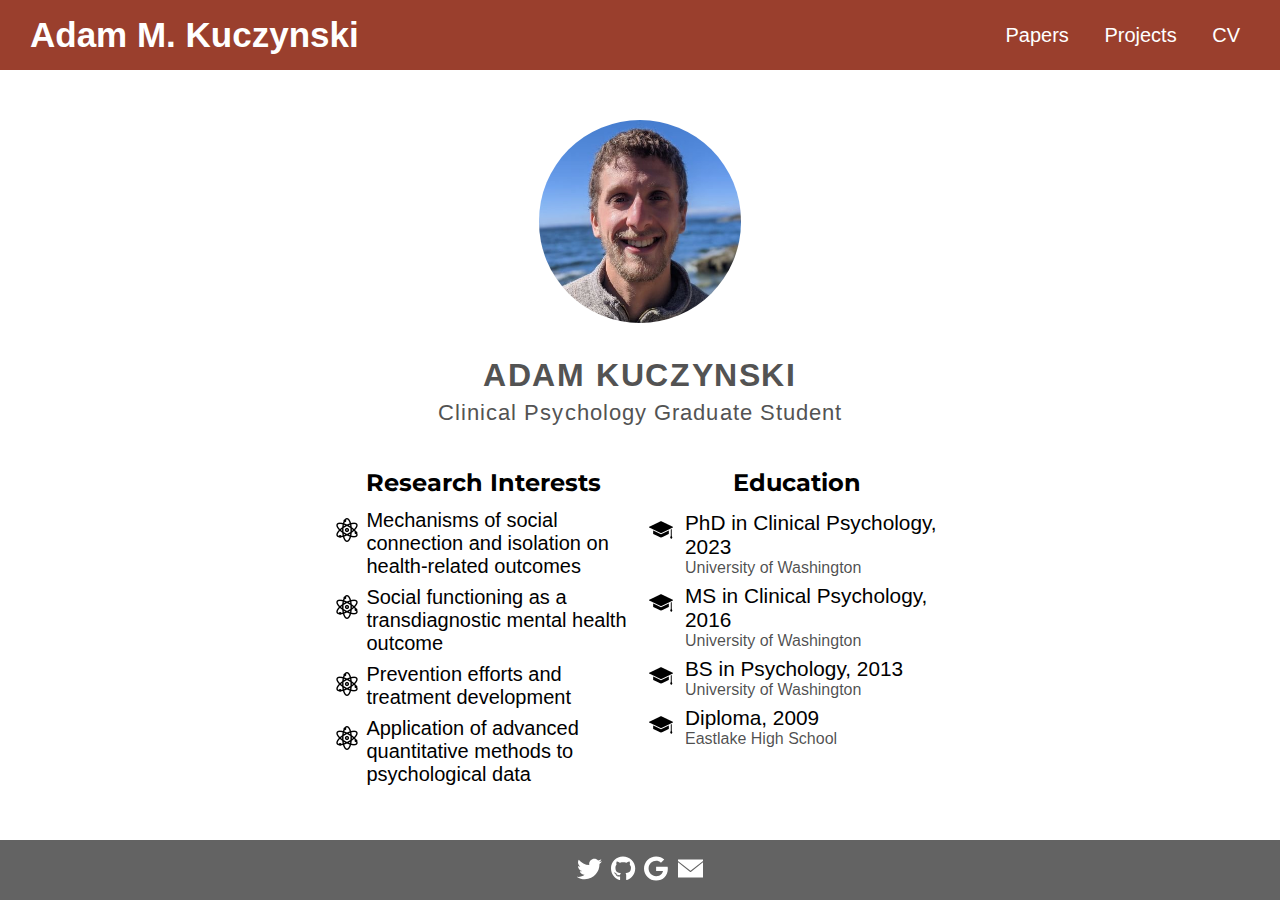
==== index.html @ 6721525d "Add JSCP and JSPR papers" ====
<!DOCTYPE html>
<html lang="en" dir="ltr">
  <head>
    <meta charset="utf-8">
    <meta name="viewport" content="width=device-width, initial-scale=1.0">
    <link rel="stylesheet" href="./css/master.css">
    <link rel="stylesheet" href="./css/mobile.css">
    <link rel="stylesheet" href="./css/tablet.css">
    <link rel="stylesheet" href="https://cdnjs.cloudflare.com/ajax/libs/font-awesome/4.7.0/css/font-awesome.min.css">
    <!-- Global site tag (gtag.js) - Google Analytics -->
    <script async src="https://www.googletagmanager.com/gtag/js?id=UA-161704777-1"></script>
    <script src="./js/analytics.js"></script>
    <title>Adam M. Kuczynski, M.S.</title>
  </head>
  <body>
    <div class="main-container">

      <header>

        <!-- Mobile menu button -->
        <!-- Only displayed when screen width < 1024px -->
        <div id="mobile-menu" onclick="expandMenu(this)">
          <div class="bar1"></div>
          <div class="bar2"></div>
          <div class="bar3"></div>
        </div>

        <!-- Navigation Bar -->
        <ul>
          <li id="home" class="tablinks" onclick="openTab(event, 'Home')">
            <span>
              <!-- Content determined within CSS -->
              <!-- Either Adam M. Kuczynski or AMK -->
            </span>
          </li>

          <div class="navbar">
            <li id="mobile-home" class="tablinks" onclick="openTab(event, 'Home')"><span>Home</span></li>
            <li class="tablinks" onclick="openTab(event, 'Research')"><span>Papers<span></li>
            <li class="tablinks" onclick="openTab(event, 'Projects')"><span>Projects<span></li>
            <li class="tablinks" onclick="openTab(event, 'CV')"><span>CV</span></li>
          </div>

        </ul>

      </header>

      <div class="middle-page">

        <div id="Home" class="tabcontent">

          <div class="image-container">
            <img id="profile-pic" src="./images/AMK Headshot.jpg" alt="Adam's Profile Picture">
          </div>

          <p id="full-name">
            <!-- Content determined within CSS -->
          </p>
          <p id="subheader">
            Clinical Psychology Graduate Student
          </p>

          <div class="subsubheader">

            <div id="interests">

              <h2>Research Interests</h2>

              <ul>
                <li>
                  <span>Mechanisms of social connection and isolation on health-related outcomes</span>
                </li>
                <li>
                  <span>Social functioning as a transdiagnostic mental health outcome</span>
                </li>
                <li>
                  <span>Prevention efforts and treatment development</span>
                </li>
                <li>
                  <span>Application of advanced quantitative methods to psychological data</span>
                </li>
              </ul>

            </div>
          </div>

          <div class="subsubheader">
            <div id="education">

              <h2>Education</h2>
              <ul>
                <li>
                  <span class="degree">PhD in Clinical Psychology, 2023</span>
                  <span class="school">University of Washington</span>
                </li>
                <li>
                  <span class="degree">MS in Clinical Psychology, 2016</span>
                  <span class="school">University of Washington</span>
                </li>
                <li>
                  <span class="degree">BS in Psychology, 2013</span>
                  <span class="school">University of Washington</span>
                </li>
                <li>
                  <span class="degree">Diploma, 2009</span>
                  <span class="school">Eastlake High School</span>
                </li>
              </ul>

            </div>
          </div>


        </div>

        <div id="Projects" class="tabcontent">

          <!-- Project Ping -->
          <div id="project-ping">
            
            <table>
              <tr>
                <td><img src="./images/Project Ping logo.svg" alt="Project Ping Study Logo"></td>
                <td><h2>Project Ping</h2></td>
              </tr>
            </table>

            <p>
              Project Ping is research study at the University of Washington Department of Psychology.
              We are interested in learning more about how our mood and thoughts change throughout the course
              of a day. We are also interested in understanding how our interactions with others impact
              our mood and thoughts. Participants will take 5 brief surveys on their smartphone everyday for
              14 days, where they will answer questions about their mood and interactions with others.
            </p>

            <p>
              More information can be found <a href="http://adamkucz.github.io/project-ping" target="_blank" rel="noopener noreferrer">here</a>
            </p>



          </div>
          

          <!-- UW COVID-19 Response Study -->

          <div id="covid-19-response">

            <table>
              <tr>
                <td><img src="./images/UW COVID-19 Response Study Logo.png" alt="UW COVID-19 Response Study Logo"></td>
                <td><h2>UW COVID-19 Response Study</h2></td>
              </tr>
            </table>

            <p>
              King County, WA was the first the epicenter of the COVID-19 outbreak in the United States,
              and the disease appears to be spreading rapidly across the region and beyond. The purpose of this
              research is to understand how an outbreak such as this affect our mental and social well-being and
              how these in turn influence our own behavioral response. We are recruiting adults (18+) who currently
              live in King County, WA to participate in this research. Participants took a brief (3 minute)
              survey on their smart phones every evening for 2.5 months, where they will be asked about their emotional,
              behavioral, and social responses to COVID-19.
            </p>

            <p>
              Please contact us with any questions: <a href="mailto:uwcovid19@uw.edu">uwcovid19@uw.edu</a>
            </p>

          </div>

          <!-- Project Connect -->
          <div id="project-connect">

            <table>
              <tr>
                <td><img src="./images/Project Connect Logo.png" alt="Project Connect Logo"></td>
                <td><h2>Project Connect</h2></td>
              </tr>
            </table>

            <p><em>Relationships matter.</em></p>
            <p>
              A defining feature of being human is our need for social connection. Surrounding ourselves with people
              who understand us, join us, and support us is vital to our happiness and well-being. In fact, doing so
              protects us against mental and physical illness such as depression and cardiovascular problems.
            </p>
            <p>
              We are conducting research at our Center to understand processes involved in the formation of healthy,
              supportive relationships, and we <u>need your help</u>. Specifically, we will examine how feelings of connection
              with others change naturally over time and in response to either weekly counseling or weekly webinars.
            </p>
            <p>
              Participants in this research will come to our Center at the University of Washington 3 times over the
              course of 4 months as well as complete brief surveys on your phone every day.
            </p>
            <p>
              Please contact us with any questions: <strong>206-616-7450</strong> | <a href="mailto:uwcssc@uw.edu">uwcssc@uw.edu</a>
            </p>
          </div>


        </div>

        <div id="Research" class="tabcontent">

          <!-- <h2>Peer-reviewed Papers</h2> -->

          <ul>

            <li>
              <span class=title>
                <a href="https://doi.org/10.1177%2F02654075211045717" target="_blank">
                  The effect of social interaction quantity and quality on depressed mood and loneliness: A daily diary study</a>
              </span>
              <span class="journal">Journal of Social and Personal Relationships</span>
              <span class="year">2021</span>
              <span class="author">Adam Kuczynski, Max Halvorson, Lily Slater, and Jonathan Kanter</span>
              <span class="abstract">
                Concerns about the possible effects of social distancing during the COVID-19 pandemic highlighted several gaps in our knowledge 
                about the association between social interactions and mental health. The current study aimed to characterize the unique effect of 
                social interaction quantity and quality on daily depressed mood and loneliness and to identify the degree to which these processes 
                operate at the within-person and between-person levels of analysis. A community sample of 515 adults was recruited to participate in 
                75 days of daily surveys. Participants reported on daily feelings of loneliness, depressed mood, social interaction frequency, engagement 
                in vulnerable self-disclosure, and perceived responsiveness. Linear mixed models were used to identify the effect of daily social interaction 
                quantity and quality on loneliness and depressed mood and to characterize the degree to which these effects varied across individuals. Social 
                interaction quantity and perceived responsiveness were negatively associated with depressed mood and loneliness at the within-person level 
                of analysis. Perceived responsiveness was also negatively associated with depressed mood and loneliness at both the within-person and 
                between-person levels of analysis. Random slopes analysis revealed substantial heterogeneity in the within-person effects. The non-experimental 
                design of this study precludes drawing causal conclusions. Furthermore, demographic and/or geographic differences in the observed effects may limit 
                generalization. Engaging in more frequent, high-quality interactions may protect against daily depressed mood and loneliness despite one’s 
                average level of these variables. Future research is needed to establish causality and identify the degree to which these findings generalize 
                across samples and time.
              </span>
            </li>

            <li>
              <span class=title>
                <a href="https://doi.org/10.1521/jscp.2021.40.5.447" target="_blank">
                  A Brief, Mobile Intervention to Decrease Depression and Loneliness and Improve Relationship Quality During the Covid-19 Pandemic
                </a>
              </span>
              <span class="journal">Journal of Social and Clinical Psychology</span>
              <span class="year">2021</span>
              <span class="author">Jonathan Kanter, Michael Nash, Adam Kuczynski, and Daniel Rosen</span>
              <span class="abstract">
                Effective, scalable interventions to address depression and loneliness and improve the quality of social 
                relationships are needed for public health in pandemic and non-pandemic contexts. Towards this end, a randomized, controlled trial tested 
                a mobile-based intervention, derived from social psychological and relationship science, for improving relational well-being and decreasing 
                depression and loneliness. Participants were randomly assigned to either intervention (n = 719) or assessment only (n = 701) conditions and 
                completed daily diary surveys for 28 days in the midst of the first wave of the Covid-19 pandemic. In the middle 14 days of the study, 
                intervention participants received daily text-message suggestions for improving relational and mental well-being. Results indicated that 
                the intervention decreased depression and loneliness and improved relationships during the intervention 
                period but these changes were not sustained when the intervention ceased. Discussion: Results are encouraging in that evidence-based 
                suggestions can be scaled effectively but additional efforts are required to sustain improvements over time.
              </span>
            </li>

            <li>
              <span class=title>
                <a href="https://doi.org/10.1016/j.jcbs.2020.09.001" target="_blank">
                  An integrative contextual behavioral model of intimate relations
                </a>
              </span>
              <span class="journal">Journal of Contextual Behavioral Science</span>
              <span class="year">2020</span>
              <span class="author">Jonathan Kanter, Adam Kuczynski, Katherine Manbeck, Mariah Corey, and Elliot Wallace</span>
              <span class="abstract">
                Intimate relationships matter to health and happiness. However, the vast scope of relationship research and the abundance of precise 
                micro-theories has presented obstacles to the development of integrative theories with contextual-behavioral foundations that are 
                oriented towards application of findings in domains of public health significance. Derived from the well-validated Interpersonal 
                Process Model, which described intimacy as a dyadic exchange in which Person A engages in a vulnerable self-disclosure, Person 
                B enacts a response, and Person A perceives the response as responsive, we present an integrative, analytic-abstractive, 
                contextual-behavioral model of intimate relations. The model describes the intimacy process as a set of functional relations 
                describing behaviors and responses of Persons A and B in context, languaged as middle-level terms to facilitate cross-disciplinary 
                applications. Three primary relations of the model are non-verbal emotional expression (Person A) and safety (Person B), verbal 
                self-disclosure (Person A) and validation (Person B), and asking (Person A) and giving (Person B). The model also emphasizes 
                the importance of self- and other-awareness, expressions of closeness, and reciprocity as additional terms. Future research 
                directions and potential applications are discussed.
              </span>
            </li>

            <li>
              <span class=title>
                <a href="https://doi.org/10.1007/s12552-020-09298-w" target="_blank">
                  The measurement and structure of microaggressive communications by White people against Black people
                </a>
              </span>
              <span class="journal">Race and Social Problems</span>
              <span class="year">2020</span>
              <span class="author">Jonathan Kanter, Monnica Williams, Adam Kuczynski, Mariah Corey, Ryan Parigoris, Cathea Carey, Katherine Manbeck, Elliot Wallace, and Daniel Rosen</span>
              <span class="abstract">
                Previous research on microaggressions has emphasized the frequency of and distress produced by microaggressions as reported by people of color.
                The current research supplements the existing literature by developing a self-report measure of White individuals’ microaggressive likelihood 
                against Black people, the Cultural Cognitions and Actions Scale (CCAS). Study 1 developed the CCAS through exploratory and confirmatory factor 
                analyses of responses to CCAS items from a sample of 978 non-Hispanic White undergraduate students. The final scale comprised four factors 
                (Negative Attitudes, Colorblindness, Objectifying, and Avoidance) assessing microaggressive likelihood, and CCAS total and factor scores were 
                significantly related to several other indicators of racism and bias. Study 2 involved 31 of the previous participants in a lab-based discussion 
                of race-related issues with a confederate and provided initial support for the predictive validity of the measure. Overall, this report supports a 
                growing literature that microaggressions are more than innocuous, harmless behaviors, unrelated to racism, and instead represent relevant processes 
                within the science of racism and bias. It also provides a potential means of testing the effectiveness of interventions intended to reduce the 
                commission of microaggressions.
              </span>
            </li>

            <li>
              <span class=title>
                <a href="https://doi.org/10.1186/s12909-020-02004-9" target="_blank">
                  Addressing microaggressions in racially charged patient-provider interactions: A pilot randomized trial
                </a>
              </span>
              <span class="journal">BMC Medical Education</span>
              <span class="year">2020</span>
              <span class="author">Jonathan Kanter, Daniel Rosen, Katherine Manbeck, Heather Branstetter, Adam Kuczynski, Mariah Corey, Daniel Maitland, and Monnica Williams </span>
              <span class="abstract">
                Background: Racial bias in medical care is a significant public health issue, with increased focus on microaggressions
                and the quality of patient-provider interactions. Innovations in training interventions are needed to decrease microaggressions
                and improve provider communication and rapport with patients of color during medical encounters. Methods: This paper presents a
                pilot randomized trial of an innovative clinical workshop that employed a theoretical model from social and contextual behavioral
                sciences. The intervention specifically aimed to decrease providers’ likelihood of expressing biases and negative stereotypes when
                interacting with patients of color in racially charged moments, such as when patients discuss past incidents of discrimination.
                Workshop exercises were informed by research on the importance of mindfulness and interracial contact involving reciprocal exchanges
                of vulnerability and responsiveness. Twenty-five medical student and recent graduate participants were randomized to a workshop
                intervention or no intervention. Outcomes were measured via provider self-report and observed changes in targeted provider behaviors.
                Specifically, two independent, blind teams of coders assessed provider emotional rapport and responsiveness during simulated interracial
                patient encounters with standardized Black patients who presented specific racial challenges to participants. Results: Greater improvements
                in observed emotional rapport and responsiveness (indexing fewer microaggressions), improved self-reported explicit attitudes toward minoritized
                groups, and improved self-reported working alliance and closeness with the Black standardized patients were observed and reported by intervention
                participants. Conclusions: Medical providers may be more likely to exhibit bias with patients of color in specific racially charged moments
                during medical encounters. This small-sample pilot study suggests that interventions that directly intervene to help providers improve
                responding in these moments by incorporating mindfulness and interracial contact may be beneficial in reducing racial health disparities.
              </span>
            </li>

            <li>
              <span class="title">
                <a href="https://doi.org/10.1177/0265407519898267" target="_blank">
                  Fear-of-Intimacy in the Interpersonal Process Model: An Investigation in Two Parts
                </a>
              </span>
              <span class="journal">Journal of Social and Personal Relationships</span>
              <span class="year">2020</span>
              <span class="author">Katherine  Manbeck, Jonathan Kanter, Adam Kuczynski, Daniel Maitland, and Mariah Corey</span>
              <span class="abstract">
                The interpersonal process model (IPM) suggests that closeness develops in relationships when two people reciprocally
                engage in vulnerable self-disclosure, respond to each other, and perceive each other’s responses as validating, understanding,
                and caring (responsive). Little is known about how fear-of-intimacy relates to this foundational intimacy process. We conducted
                two studies of fear-of-intimacy and the IPM. In Study 1, 146 high fear-of-intimacy participants were randomly assigned to either
                interact for 1 hr with a research assistant (RA) demonstrating high responsiveness, to interact for 1 hr with an RA displaying low
                responsiveness, or to view a nature video for 1 hr. Unlike previous experiments with undergraduates documenting that high responsiveness
                predicts closeness up to 2 weeks after the interaction, the current study with high fear-of-intimacy individuals found that high
                responsiveness predicted closeness immediately after the interaction but this was not sustained over time. In Study 2, we conducted
                structural modeling in a diverse sample of 216 survey respondents with a range of fear-of-intimacy scores. Consistent with previous
                studies, perceived responsiveness strongly predicted closeness. Fear-of-intimacy had negative direct effects on vulnerable self-disclosure
                and perceived responsiveness but a positive direct effect on closeness.
              </span>
            </li>

            <li>
              <span class="title">
                <a href="https://doi.org/10.1007/s11136-019-02298-3" target="_blank">
                  Differential Associations Between Interpersonal Variables and Quality-of-Life in a Sample of College Students
                </a>
              </span>
              <span class="journal">Quality of Life Research</span>
              <span class="year">2019</span>
              <span class="author">Adam Kuczynski, Jonathan Kanter, and Donald Robinaugh</span>
              <span class="abstract">
                Humans are fundamentally social beings, and the relationships we form with others are crucial for our well-being.
                Research across a variety of domains has established the association between a variety of interpersonal factors and
                health outcomes, including quality-of-life. However, there is a need for a more integrative, holistic analysis of these
                variables and how they relate to one another. Undergraduate students (<em>n</em> = 1456) from four universities across the United
                States completed self-report measures of their quality-of-life and a variety of interpersonal factors identified as important
                predictors across the literature. We examined zero-order correlations between these measures and quality-of-life, estimated
                a path model to look at unique variance accounted for by each, and finally used network analysis to examine the network of
                direct and indirect associations among these variables and quality-of-life. Loneliness had the strongest association with
                quality-of-life across all analyses. When examining the unique association between quality-of-life and each interpersonal
                variable, six remained statistically significant: loneliness, social support, social connectedness, emotional intelligence,
                intimacy with one&apos;s romantic partner, and empathic concern. These results were supported by the network model, which found
                direct associations between quality-of-life and these six variables as well as indirect associations with all other
                interpersonal variables in the model. Results from this research suggest that interpersonal factors in general, and
                loneliness in particular, are strongly associated with quality-of-life. Future research is needed to establish the
                direction of these effects and examine for whom these findings are generalizable.
              </span>
            </li>

            <li>
              <span class="title">
                <a href="https://doi.org/10.1016/j.jcbs.2019.02.004" target="_blank">
                  Measuring Intimacy as a Contextual Behavioral Process: Psychometric Development and Evaluation of the Awareness, Courage, and Responsiveness Scale
                </a>
              </span>
              <span class="journal">Journal of Contextual Behavioral Science</span>
              <span class="year">2019</span>
              <span class="author">Adam Kuczynski, Jonathan Kanter, Chad Wetterneck, Fabi&aacute;n Olaz, R. Sonia Singh, Eric Lee, Tara Stowe, Trevor Mazzucchelli, Judy Mier-Chairez, Daniel Maitland, Katherine Manbeck, and Mariah Corey</span>
              <span class="abstract">
                High quality relationships are essential to psychological health and well-being, and relational intimacy is a core
                model of intimacy wherein individuals develop close, trusting relationships with one another. Functional Analytic
                Psychotherapy (FAP) is a contextual behavioral intervention approach that is well-equipped to target inter-
                personal processes through the provision of in-session, therapist mediated reinforcement of skillful intimate
                relating. Single-subject level analyses of FAP&apos;s efficacy and mechanism of action are supportive; however, there
                is a need for group-level research to evaluate its efficacy and generalizability. This paper presents the devel-
                opment of the Awareness, Courage, and Responsiveness Scale (ACRS), a self-report measure of behaviors es-
                sential to intimate relating informed by contextual behavioral science principles and Reis and Shaver&apos;s (1988)
                Intimacy Process Model. In this five-part study, functioning of the ACRS is examined in undergraduate student
                samples (Studies 1–3), an adult community sample (Study 3), non-clinical dyadic relationships (Study 4), and a
                clinical sample (Study 5). Strengths and limitations of the final measure are discussed.
              </span>
            </li>

            <li>
              <span class="title">
                <a href="https://link.springer.com/article/10.1007%2Fs40732-019-00338-5" target="_blank">
                  A Preliminary Test of a Social Connectedness Burnout Intervention for Mexican Mental Health Professionals
                </a>
              </span>
              <span class="journal">The Psychological Record</span>
              <span class="year">2019</span>
              <span class="author">Michel Reyes Ortega, Adam Kuczynski, Jonathan Kanter, Iv&aacute;n Arango de Montis, and Mar&iacute;a Santos</span>
              <span class="abstract">
                Job burnout is a condition that interferes significantly with quality of life and is related to stressful working
                environments, organizational climate, and client outcomes. The introduction of burnout prevention and &quot;Helping the Helper&quot;
                programs may produce significant benefits with respect to this issue. In this study, we assessed a weekly online &quot;Helping
                the Helper&quot; intervention based on the behavioral principles of Functional Analytic Psychotherapy (FAP) to improve social
                relationships, reduce burnout, and improve organizational climate and quality of life in mental health professionals. Six
                therapists of the Borderline Personality Disorder Clinic of Mexico&apos;s National Institute of Psychiatry participated in this study.
                Subjects answered three questionnaires (Maslach Burnout Inventory, Multidimensional Scale of Organizational Climate, and World
                Health Organization Quality of Life - BREF) at seven time points throughout the duration of the study. The intervention was
                implemented between time points three and five. Robust Improvement Rate Difference (R-IRD) scores were computed for each subject
                to assess for the intervention&apos;s efficacy. Results suggest preliminary support for the possibility of a &quot;Helping the Helper&quot;
                intervention based on FAP for reducing burnout and improving organizational climate among colleagues in a high-stress, public
                mental health setting.
              </span>
            </li>

            <li>
              <span class="title">
                <a href="https://doi.org/10.1016/j.jcbs.2018.09.001" target="_blank">
                  A Brief Contextual-Behavioral Intervention to Improve Relationships: A Randomized Trial
                </a>
              </span>
              <span class="journal">Journal of Contexual Behavioral Science</span>
              <span class="year">2018</span>
              <span class="author">Jonathan Kanter, Adam Kuczynski, Mavis Tsai, and Robert Kohlenberg</span>
              <span class="abstract">
                Higher quality relationships enhance our emotional well-being, physical health, and life-span. This study
                describes a four-session intervention for increasing closeness in romantic and non-romantic dyads. Three key
                relational constructs – awareness, courage and love (ACL) – were targeted in a randomized control trial comparing
                ACL (<em>n</em> = 36) with an active comparison condition (<em>n</em> = 34). ACL was a structured protocol involving four one-
                hour weekly sessions between a trained coach and both members of a relational dyad. Overall, results were
                mixed. While there were few signifi cant results for the full sample, for those with high fear of intimacy, the ACL
                intervention decreased fear of intimacy and improved social connectedness and intimacy between members of
                dyads compared to the control group post-intervention and at one-month follow-up. These results are encouraging
                for a potentially signifi cant subset of the general public with high fear of intimacy who can be helped
                to access the mental and physical health benefi ts of relationships
              </span>
            </li>

            <li>
              <span class="title">
                <a href="https://doi.org/10.1037/vio0000208" target="_blank">
                  The Antisemitism-Related Stress Inventory: Development and Preliminary Psychometric Evaluation
                </a>
              </span>
              <span class="journal">Psychology of Violence</span>
              <span class="year">2018</span>
              <span class="author">Daniel Rosen, Adam Kuczynski, and Jonathan Kanter</span>
              <span class="abstract">
                Objective: This article describes the development and preliminary psychometric evaluation of the Antisemitism-Related
                Stress Inventory (ARSI), a multidimensional measure of the frequency and impact of antisemitic experiences of American
                Jews. As the first known attempt to measure antisemitism-related stress, the ARSI represents a novel contribution in
                this area. Method: Adult, American Jewish respondents (<em>N</em> = 500) completed a battery of measures, including 87
                initial items for possible inclusion in the ARSI. An exploratory factor analysis determined the factor structure of and
                best items for inclusion in the final scale. Correlations with established measures of stress, satisfaction with life,
                self-esteem, and Jewish religious and cultural identity were computed to explore concurrent validity. Results: The final
                30-item ARSI included three subscales capturing Individual Experiences of antisemitism (14 items), Collective Experiences of
                antisemitism (11 items), and experiences related to one&apos;s Personal Safety (five items). The ARSI demonstrated strong internal
                consistency and concurrent validity with measures of stress and satisfaction with life. Jewish cultural identity predicted a
                higher frequency of collective experiences of anti-Semitism, whereas religious identity predicted fewer individual experiences
                of antisemitism. Conclusion: Findings support the ARSI as a promising measure to understand the impact of antisemitism on
                American Jews. These findings are discussed in regard to their specific implications for future research, including the need
                for further investigation into the impact of antisemitism on the psychological health and well-being of American Jews and
                complex relations with multiple aspects of Jewish identity.
              </span>
            </li>

            <li>
              <span class="title">
                <a href="https://doi.org/10.1016/j.cpr.2017.09.010" target="_blank">
                  A Comprehensive Review of Research on Functional Analytic Psychotherapy
                </a>
              </span>
              <span class="journal">Clinical Psychology Review</span>
              <span class="year">2017</span>
              <span class="author">Jonathan Kanter, Katherine Manbeck, Adam Kuczynski, Daniel Maitland, Alessanda Villas-B&ocirc;as, and Michel Reyes Ortega</span>
              <span class="abstract">
                Functional Analytic Psychotherapy (FAP; Kohlenberg & Tsai, 1991) is a transdiagnostic approach to outpatient
                psychotherapy that presented guidelines to instantiate the behavioral principle of natural, social reinforcement
                applied to idiographic behavioral targets within a genuine and authentic psychotherapy relationship. We present
                the fi rst comprehensive review of research on FAP, including qualitative studies, uncontrolled and controlled
                single-case designs, group designs, and studies on training therapists in FAP. We conclude that current research
                support for FAP is promising but not suffi cient to justify claims that FAP is research-supported for specific
                psychiatric disorders. There is stronger support for FAP&apos;s mechanism of therapist-as-social reinforcer: FAP
                techniques, when appropriately applied to idiographically defi ned behavioral problems— primarily in the realm
                of social functioning — produce positive change in those behaviors.
              </span>
            </li>

            <li>
              <span class="title">
                <a href="https://doi.org/10.1007/s12552-017-9214-0" target="_blank">
                  A Preliminary Report on the Relationship Between Microaggressions Against Black People and Racism Among White College Stuents
                </a>
              </span>
              <span class="journal">Race and Social Problems</span>
              <span class="year">2017</span>
              <span class="author">Jonathan Kanter, Monnica Williams, Adam Kuczynski, Katherine Manbeck, Marlena Debreaux, and Daniel Rosen</span>
              <span class="abstract">
                Previous efforts to understand microaggressions have surveyed stigmatized group members&apos; experiences of receiving
                microaggressions. This report presents the first attempt to measure self-reported likelihood of delivering
                microaggressions rather than receiving microaggressions and to explore the association between the likelihood of
                delivering microaggressions and racial prejudice. We conducted a cross-sectional survey of 33 black and 118
                non-Hispanic white undergraduate students at a large public Southern/Midwest university. Black students reported
                the degree to which a series of statements would be experienced as microaggressive. White students reported their
                likelihood of delivering those statements and completed measures of racial prejudice. White students&apos; self-reported
                likelihood of engaging in microaggressive acts was significantly related to all measures of racial prejudice. The
                single item &quot;A lot of minorities are too sensitive&quot; was the strongest predictor of negative feelings toward
                black people. Results offer preliminary support that the delivery of microaggressions by white students is not simply
                innocuous behavior and may be indicative of broad, complex, and negative racial attitudes and explicit underlying
                hostility and negative feelings toward black students.
              </span>
            </li>

            <li>
              <span class="title">
                <a href="https://doi.org/10.1016/j.jcbs.2017.07.002" target="_blank">
                Relationship Science Informed Clinically Relevant Behaviors in Functional Analytic Psychotherapy: The Awareness, Courage, and Love Model
                </a>
              </span>
              <span class="journal">Journal of Contextual Behavioral Science</span>
              <span class="year">2017</span>
              <span class="author">Daniel Maitland, Jonathan Kanter, Katherine Manbeck, and Adam Kuczynski</span>
              <span class="abstract">
                The use of idiographically defined target behaviors in Functional Analytic Psychotherapy (FAP) has
                limited participation in a reticulated model of treatment development. One way to address this limitation
                is to offer a standardized set of clinical targets for FAP. The current study details a method of identifying
                standardized treatment targets in FAP using the Awareness, Courage, and Love (ACL) model. The applicability
                of the model was assessed by evaluating the degree to which previously identified clinical targets in FAP
                research correspond with the proposed specific categories of the ACL model. There is an 83.67% fit between
                past idiographic targets and current standardized targets. We discuss how ACL may be clinically useful and
                encourage more integrative treatment development for FAP.
              </span>
            </li>

            <li>
              <span class="title">
                <a href="https://doi.org/10.1007/s40732-016-0198-8" target="_blank">
                  Preliminary Findings on the Effects of Online Functional Analytic Psychotherapy Training on Therapist Competency
                </a>
              </span>
              <span class="journal">The Psychological Record</span>
              <span class="year">2016</span>
              <span class="author">Daniel Maitland, Jonathan Kanter, Mavis Tsai, Adam Kuczynski, Katherine Manbeck, and Robert Kohlenberg</span>
              <span class="abstract">
                Functional Analytic Psychotherapy (FAP) is a contextual behavioral psychotherapy approach in which client behavior
                is shaped in the psychotherapy relationship and then generalized to out-of-session contexts. Efforts to train
                therapists in FAP have employed a parallel process, attempting to shape trainee behavior in an 8-week, live,
                online course in which trainees interact with each other in a series of experiential exercises. Previous research
                on the effects of this FAP training protocol have been hampered by reliance on trainee self-report and a lack of
                objective assessment of trainee behavior in actual sessions. In the current study, we developed and piloted an
                objective measure of FAP competency and employed it to assess outcomes in a FAP training study. Sixteen participants
                with a range of previous FAP training experiences were randomly assigned to an immediate FAP training or a
                waitlist-then-training group. Trainee self-report findings largely replicated findings from the previous study
                (Kanter, Tsai, Holman, & Koerner, 2012), with larger and more consistent effects found for trainees with fewer previous
                FAP training experiences. Objective assessment of in-session trainee behavior with the FAP Competency Scale suggested a
                significant effect of training, but these results were limited by missing data. These findings provide preliminary support
                for the hypothesis that engaging in a FAP training that functionally parallels the therapy process can enhance FAP therapist
                in-session competency.
              </span>
            </li>

            <li>
              <span class="title">
                <a href="https://doi.org/10.1016/j.jcbs.2015.08.003" target="_blank">
                  Reinforcement Matters: A Preliminary, Laboratory-Based Component-Process Analysis of Functional Analytic Psychotherapy&apos;s Model of Social Connection
                </a>
              </span>
              <span class="journal">Journal of Contextual Behavioral Science</span>
              <span class="year">2015</span>
              <span class="author">Kevin Haworth, Jonathan Kanter, Mavis Tsai, Adam Kuczynski, James Rae, and Robert Kohlenberg</span>
              <span class="abstract">
                A therapeutic model of social connection derived from Functional Analytic Psychotherapy (FAP) that
                applies to both the client&apos;s outside-of-therapy relationships and the psychotherapeutic relationship is
                explored in two studies. The model integrates established behavioral principles with existing research on
                the reciprocal process of self-disclosure and responsiveness that occurs during development of intimate
                relationships to highlight a promising therapeutic process. In this process, self-disclosure (&quot;courage&quot; in
                FAP&apos;s model) is evoked by the therapist and then reinforced with therapeutic responsiveness (&quot;love&quot; in
                the FAP model) resulting in improved self-disclosure and more connectedness in the therapy and other
                relationships. Study 1 included a sample of 77 undergraduate participants who self-disclosed responses
                to a series of closeness generating questions to undergraduate research assistants trained in respon-
                siveness. Findings indicated that social connection increased following this full procedure. Study 2 included
                a sample of 99 undergraduate participants and provided evidence that the responsiveness of the
                research assistant is key to promoting increased feelings of connectedness and also improves the depth
                of disclosure.
              </span>
            </li>

            <li>
              <span class="title">
                <a href="https://doi.org/10.1016/j.jcbs.2015.03.003" target="_blank">
                  A Brief, Interpersonally Oriented Mindfulness Intervention Incorporating Functional Analytic Psychotherapy&apos;s model of Awareness, Courage, and Love
                </a>
              </span>
              <span class="journal">Journal of Contextual Behavioral Science</span>
              <span class="year">2015</span>
              <span class="author">Robert Kohlenberg, Mavis Tsai, Adam Kuczynski, James Rae, Elizabeth Lagbas, Jianne Lo, and Jonathan Kanter</span>
              <span class="abstract">
                A brief, group mindfulness intervention targeting both state mindfulness and social connectedness was developed
                based on Functional Analytic Psychotherapy&apos;s model of awareness, courage, and love. A total of 114 college
                students were randomly assigned to one of three conditions: (1) a nature video control, (2) a traditional
                intrapersonal mindfulness intervention focused on awareness of breath and private stimuli such as bodily
                sensations, thoughts, and feelings, or (3) an interpersonal mindfulness intervention that emphasized
                (a) expanding awareness from private internal to external public stimuli associated with the presence of
                others, (b) a contemplation of common humanity and risks participants could take to improve a specific
                relationship, and (c) a brief small group interaction involving courageous sharing of these risks. Results
                indicated significant benefits of all three conditions with respect to state mindfulness with both
                mindfulness conditions outperforming the nature video, and significant benefits of both mindfulness
                conditions with respect to social connectedness, with the interpersonal mindfulness condition outperforming
                the intrapersonal condition. Limitations include no follow-up data to explore the maintenance of gains over time.
              </span>
            </li>
          </ul>
        </div>



        <div id="CV" class="tabcontent">

          <object id="cv-pdf" type="application/pdf" data="./files/Adam M. Kuczynski CV.pdf" width="100%" height="750px"></object>

          <a target="_blank" href="./files/Adam M. Kuczynski CV.pdf">
            <div id="cv-mobile" class="button">
              View CV
            </div>
          </a>
        </div>

      </div>

        <footer>
          <!-- Twitter icon -->
          <div class="footer-container">

            <!-- Twitter -->
            <a href="https://twitter.com/adamkuczynski_" target="_blank">
              <svg aria-hidden="true" focusable="false" viewBox="0 0 50 50">
                <path d="M50.061,10.438c-1.846,0.818-3.826,1.369-5.908,1.62c2.125-1.273,3.757-3.29,4.523-5.688 c-1.986,1.177-4.19,2.033-6.531,2.493c-1.874-2-4.547-3.247-7.504-3.247c-5.68,0-10.284,4.604-10.284,10.282 c0,0.805,0.092,1.589,0.269,2.343C16.08,17.812,8.502,13.718,3.429,7.497c-0.885,1.522-1.391,3.289-1.391,5.172 c0,3.567,1.812,6.713,4.574,8.56c-1.688-0.054-3.271-0.517-4.657-1.288c0,0.044,0,0.086,0,0.131c0,4.984,3.544,9.134,8.245,10.084 c-0.86,0.236-1.769,0.36-2.707,0.36c-0.664,0-1.309-0.064-1.938-0.186c1.313,4.081,5.108,7.06,9.608,7.143 c-3.517,2.757-7.951,4.399-12.77,4.399c-0.833,0-1.649-0.048-2.452-0.144c4.548,2.919,9.956,4.619,15.762,4.619 c18.915,0,29.26-15.668,29.26-29.252c0-0.448-0.011-0.894-0.03-1.332C46.94,14.313,48.684,12.5,50.061,10.438z"/>
              </svg>
            </a>

            <!-- Github -->
            <a href="https://github.com/adamkucz" target="_blank">
              <svg aria-hidden="true" focusable="false" viewBox="0 0 512 512">
                <path d="M165.9 397.4c0 2-2.3 3.6-5.2 3.6-3.3.3-5.6-1.3-5.6-3.6 0-2 2.3-3.6 5.2-3.6 3-.3 5.6 1.3 5.6 3.6zm-31.1-4.5c-.7 2 1.3 4.3 4.3 4.9 2.6 1 5.6 0 6.2-2s-1.3-4.3-4.3-5.2c-2.6-.7-5.5.3-6.2 2.3zm44.2-1.7c-2.9.7-4.9 2.6-4.6 4.9.3 2 2.9 3.3 5.9 2.6 2.9-.7 4.9-2.6 4.6-4.6-.3-1.9-3-3.2-5.9-2.9zM244.8 8C106.1 8 0 113.3 0 252c0 110.9 69.8 205.8 169.5 239.2 12.8 2.3 17.3-5.6 17.3-12.1 0-6.2-.3-40.4-.3-61.4 0 0-70 15-84.7-29.8 0 0-11.4-29.1-27.8-36.6 0 0-22.9-15.7 1.6-15.4 0 0 24.9 2 38.6 25.8 21.9 38.6 58.6 27.5 72.9 20.9 2.3-16 8.8-27.1 16-33.7-55.9-6.2-112.3-14.3-112.3-110.5 0-27.5 7.6-41.3 23.6-58.9-2.6-6.5-11.1-33.3 2.6-67.9 20.9-6.6 69 27 69 27 20-5.6 41.5-8.5 62.8-8.5s42.8 2.9 62.8 8.5c0 0 48.1-33.6 69-27 13.7 34.7 5.2 61.4 2.6 67.9 16 17.7 25.8 31.5 25.8 58.9 0 96.5-58.9 104.2-114.8 110.5 9.2 7.9 17 22.9 17 46.4 0 33.7-.3 75.4-.3 83.6 0 6.5 4.6 14.4 17.3 12.1C428.2 457.8 496 362.9 496 252 496 113.3 383.5 8 244.8 8zM97.2 352.9c-1.3 1-1 3.3.7 5.2 1.6 1.6 3.9 2.3 5.2 1 1.3-1 1-3.3-.7-5.2-1.6-1.6-3.9-2.3-5.2-1zm-10.8-8.1c-.7 1.3.3 2.9 2.3 3.9 1.6 1 3.6.7 4.3-.7.7-1.3-.3-2.9-2.3-3.9-2-.6-3.6-.3-4.3.7zm32.4 35.6c-1.6 1.3-1 4.3 1.3 6.2 2.3 2.3 5.2 2.6 6.5 1 1.3-1.3.7-4.3-1.3-6.2-2.2-2.3-5.2-2.6-6.5-1zm-11.4-14.7c-1.6 1-1.6 3.6 0 5.9 1.6 2.3 4.3 3.3 5.6 2.3 1.6-1.3 1.6-3.9 0-6.2-1.4-2.3-4-3.3-5.6-2z">
                </path>
              </svg>
            </a>

            <!-- Google Scholar -->
            <a href="https://scholar.google.com/citations?user=ZJTgCNAAAAAJ&hl=en" target="_blank">
              <svg aria-hidden="true" focusable="false"viewBox="0 0 512 512">
                <path d="M488 261.8C488 403.3 391.1 504 248 504 110.8 504 0 393.2 0 256S110.8 8 248 8c66.8 0 123 24.5 166.3 64.9l-67.5 64.9C258.5 52.6 94.3 116.6 94.3 256c0 86.5 69.1 156.6 153.7 156.5 98.2 0 135-70.4 140.8-106.9H248v-85.3h236.1c2.3 12.7 3.9 24.9 3.9 41.4z">
                </path>
              </svg>
            </a>

            <!-- Envelope icon -->
            <a href="mailto:adamkucz@uw.edu">
            <svg aria-hidden="true" focusable="false" viewBox="0 0 50 50">
              <path d="M 0 7 L 0 9.875 L 25 29.71875 L 50 10.125 L 50 7 L 0 7 z M 0 12.40625 L 0 43 L 50 43 L 50 12.65624 L 25.625 31.78125 C 25.444 31.92325 25.218 32 25 32 C 24.78 32 24.557 31.92625 24.375 31.78125 L 0 12.40625 z"/>
            </svg>
            </a>

          </div>
        </footer>
      </div>




    <!-- </div> -->
    <script src="./js/main.js"></script>
  </body>
</html>
---- css/master.css ----
@import url('https://fonts.googleapis.com/css?family=Arimo:700&display=swap');
@import url('https://fonts.googleapis.com/css?family=Raleway&display=swap');
@import url('https://fonts.googleapis.com/css?family=Noto+Serif&display=swap');
@import url('https://fonts.googleapis.com/css?family=Montserrat&display=swap');
@import url('https://fonts.googleapis.com/css?family=Cutive+Mono&display=swap');

html,
body {
  /* min-height: 100vh; */
  height: 100%;
  position: relative;
  margin: 0;
  padding: 0;
  font-family: sans-serif;
  /* HIDE SCROLLBAR FOR FIREFOX ONLY! NEED TO ADD MORE CODE FOR OHTER BROWSERS */
  /* scrollbar-width: none; */
}

.main-container {
  min-height: calc(100vh - 30px); /* 100vh - bottom padding */
  overflow: hidden;
  display: block;
  position: relative;
  padding-bottom: 30px;
}


header {
  height: 70px;
  width: 100%;
  line-height: 70px;
  color: rgb(255, 255, 255);
  position: fixed;
  top: 0;
  font-size: 1.25em;
  transition: .2s;
  z-index: 100;
}

header ul {
  padding: 0;
  margin: 0;
  list-style: none;
}

header ul li {
  display: inline;
  padding: 0 15px;
}

header li span:hover {
  color: rgb(255, 255, 255, .7);
  transition: .25s;
  transition-timing-function: ease;
  cursor: pointer;
}


/* Styles my name */
#home {
  font-size: 1.75em;
  padding-left: 30px;
  font-weight: bold;
  float: left;
}

#home span::after {
  content: "Adam M. Kuczynski";
}

#mobile-menu {
  display: none;
}

#mobile-home {
  display: none;
}

/* Float navbar items to the right w/o reversing order */
.navbar {
  float: right;
  padding-right: 25px;
}

/* Set display none to tabs for pageload */
/* (prevents tabs showing up briefly before JS executes) */
.tabcontent {
  animation: fade 1s; /* Fading effect takes 1 second */
}

/* For fade animation between tabs */
/* Go from zero to full opacity */
@keyframes fade {
  from {opacity: 0;}
  to {opacity: 1;}
}

footer {
  width: 100%;
  height: 60px;
  position: absolute;
  bottom: 0;
  display: table;
}

.footer-container {
  display: table-cell;
  vertical-align: middle;
  text-align: center;
}

svg {
  height: 25px;
  margin: 15px auto;
  padding: 0 2px;
}

svg:hover {
  cursor: pointer;
}

svg:hover path {
  opacity: .7;
  transition: .25s;
}

.middle-page {
  z-index: 99;
  min-height: calc(100vh - 70px - 60px - 50px);
  margin: 0 15%;
  padding-bottom: 50px;
  padding-top: 90px;
}

.middle-page p {
  display: block;
  font-size: 2em;
  color: rgb(83, 83, 83);
  line-height: 1.25;
  text-align: center;
}

.image-container {
  padding-top: 30px;
}

#Projects .image-container {
  float: left;
}

#profile-pic {
  height: 22.5vh;
  border-radius: 50%;
  display: block;
  margin-left: auto;
  margin-right: auto;
}


#full-name {
  font-family: 'Arimo', sans-serif;
  text-transform: uppercase;
  font-weight: 700;
  font-weight: bolder;
  letter-spacing: .05em;
  margin-bottom: 5px;
}

#full-name::after {
  content: "Adam Kuczynski";
}

#subheader {
  font-family: 'Arimo', sans-serif;
  font-size: 1.35em;
  margin-top: 0;
  letter-spacing: .05em;
}

.subsubheader {
  font-size: 1em;
  display: flex;
  justify-content: center;
  float: left;
  height: 100%;
  width: 50%;
}

#interests {
  margin-left: 30%;
}

h2 {
  font-family: 'Montserrat', sans-serif;
  font-weight: 700;
  font-size: 1.5em;
  text-align: center;
}

#interests ul {
  list-style-image: url("../images/icons/atom_24x24.png");
}

#interests ul li {
  padding: 1px 0;
}

#interests span {
  top: -15px;
  position: relative;
  margin: 5px 0;
  font-size: 1.25em;
  font-weight: 500;
}

#education {
  margin-right: 30%;
}

#education ul {
  list-style-image: url('../images/icons/graduate-cap_24x24.png');
}

#education ul li {
  padding: 1px 0;
}

#education span {
  top: -12px;
  position: relative;
  display: block;
  padding-left: 5px;
}

.degree {
  font-size: 1.3em;
}

.school {
  font-size: 1em;
  color: rgb(0, 0, 0, .7);
}


a {
  text-decoration: none;
  color: inherit;
}

a:hover {
  color: rgb(83, 83, 83, .7);
}

#Research ul {
  list-style-type: none;
}

#Research h2 {
  text-align: left;
}


.title {
  font-family: 'Raleway', sans-serif;
  font-size: 1.15em;
  display: block;
  font-weight: bold;
  letter-spacing: .05em;
  padding-bottom: 10px;
}

.title a:hover {
  color: rgb(83, 83, 83, .9);
  transition: .25s;
  transition-timing-function: ease;
}

.journal,
.year {
  font-family: 'Raleway', sans-serif;
  font-weight: 700;
  text-transform: uppercase;
  font-size: .8em;
  letter-spacing: .1em;
  color: rgb(83, 83, 83);
  padding-bottom: 10px;
}

.journal::after {
  content: ","
}

.author {
  padding-top: 5px;
  display: block;
  font-style: italic;
  font-family: 'Noto Serif', serif;
  padding-bottom: 10px;
  letter-spacing: .05em;
}

.abstract {
  display: block;
  padding-top: 10px;
  line-height: 1.5em;
  font-family: 'Noto Serif', serif;
  padding-bottom: 50px;
  text-align: justify;
}

/* Removes padding from last abstract on research page */
#Research ul li:last-of-type .abstract {
  padding-bottom: 0px;
}


#CV {
  margin: 0;
}

#CV object {
  margin: 0;
  padding: 0;
}

#cv-mobile {
  display: none;
}

/**************************
Current Projects page
***************************/

#Projects div {
  margin: 0 15%;
  padding: 10px;
  margin-top: 15px;
}

#Projects img {
  height: 65px;
  width: 65px;
  margin: auto;
  padding-right: 7.5px;
  float:left;
}


#Projects h2 {
  line-height: 65px;
  text-align: left;
}

#Projects p {
  font-size: 1.15em;
  text-align: left;
}

#Projects a {
  font-weight: bold;
}

#Projects h2 {
  font-size: 1.5em;
  line-height: 1.5em;
}

#Projects td {
  padding: 0;
}


/**************************
Clinical page
***************************/
#Clinical h2 {
  font-family: 'Montserrat', sans-serif;
  font-weight: 700;
  font-size: 1.5em;
  text-align: center;
  margin-bottom: 20px;
}


#Clinical div {
  font-size: 1.25em;
  margin: 0 15%;
  text-align: left;
  margin-bottom: 20px;
}


#clinical-picture {
  width: 262px;
  height: 238px;
  float: left;
  margin-right: 20px;
  border-radius: 5px;
}

#clinical-email {
  height: 50px;
  width: 200px;
  line-height: 50px;
  margin: auto !important;
  margin-top: 50px !important;
  text-align: center !important;
  color: rgb(255, 255, 255);
}

#Clinical ul {
  list-style-type: square;
}


#ConfidentialityWarning {
  display: none;
  margin-top: 5px !important;
  font-size: .75em !important;
  border: 2px solid rgb(255, 0, 0);
  background-color: rgb(255, 0, 0, .25);
  border-radius: 5px;
  padding: 3px;
}


.button {
  box-shadow: 0 4px 8px 0 rgba(0, 0, 0, 0.2), 0 6px 20px 0 rgba(0, 0, 0, 0.19)
}


}
---- css/mobile.css ----
@media only screen and (max-width: 600px) {

html {
  overflow-y: auto;
}

/* Styles my name */
#home {
  font-size: 1.5em;
  padding-left: 30px;
  font-weight: bold;
  float: left;
}

#home span::after {
  content: "A. Kuczynski";
}

/**************************
Style mobile menu
***************************/
#mobile-menu {
  display: inline-block;
  cursor: pointer;
  float: right;
  margin-top: calc((70px - 39px)/2);
  margin-bottom: calc((70px - 39px)/2);
  margin-right: 15px;
}

.bar1,
.bar2,
.bar3 {
  width: 35px;
  height: 5px;
  background-color: Projec#000000ts;
  margin: 6px 0;
  transition: 0.4s;
}

.change .bar1 {
  -webkit-transform: rotate(-45deg) translate(-9px, 6px);
  transform: rotate(-45deg) translate(-9px, 6px);
}

.change .bar2 {
  opacity: 0;
}

.change .bar3 {
  -webkit-transform: rotate(45deg) translate(-8px, -8px);
  transform: rotate(45deg) translate(-8px, -8px);
}

.change-back .bar1 {
  -webkit-transform: rotate(45deg) translate(9px, -6px);
  transform: rotate(45deg) translate(9px, -6px);
}



/* Hide desktop nav bar */
.navbar {
  display: none;
  z-index: 99999;
  min-height: calc(115vh - 70px - 60px - 50px);
  background-color: rgb(0, 0, 0, .90);
  width: 100%;
  padding: 0;
  text-align: center;
}

.navbar ul {
  margin-top: 20px;
}

.tablinks {
  display: list-item;
  font-size: 1.5em;
  font-weight: bold;
}


#home {
  color: white;
  border: none;
}

#mobile-home {
  display: list-item;
}

.image-container {
  padding-top: 15px;
}

.middle-page {
  margin: 0 10px;
}

#full-name::after {
  content: "Adam Kuczynski";
}


.subsubheader {
  display: block;
  float: left;
  width: 100%;
  margin-bottom: 15px;
}

#interests,
#education {
  margin: 0;
}

#education h2 {
  margin-top: -10px;
}

/**************************
Current Projects page
***************************/
#Projects div {
  margin: 0 3px;
}

#project-connect img {
  display: block;
  margin-left: auto;
  margin-right: auto;
}

#Projects h2 {
  display: block;
}

/**************************
CV page
***************************/
#cv-pdf {
  display: none;
}

#cv-mobile  {
  display: block;
  height: 75px;
  width: 150px;
  line-height: 75px;
  font-size: 1.5em;
  text-align: center;
  color: rgb(255, 255, 255);
  margin: 30px auto 0 auto;
}


/**************************
Research page
***************************/

#Research ul {
  padding: 0 1px;;
}

.abstract {
  display: none;
}

.title {
  padding-top: 10px;
}

#Research li {
  border-bottom: 1px solid rgb(86, 86, 86);
}

#Research li:last-of-type {
  border: none;
}

#Research {
  text-align: center;
}

#Research h2 {
  text-align: center;
}

/**************************
Clinical page
***************************/
#Clinical h2 {
  font-family: 'Montserrat', sans-serif;
  font-weight: 700;
  font-size: 1.5em;
  text-align: center;
  margin-bottom: 20px;
}


#Clinical div {
  font-size: 1.25em;
  margin: 0;
  text-align: left;
  margin-bottom: 1.25em;
}


#clinical-picture {
  width: 262px;
  height: 238px;
  float: none;
  display: block;
  margin: 0 auto;
  border-radius: 5px;
}

#clinical-email {
  margin-top: 20px !important;
}

#Clinical ul {
  list-style-type: square;
}


#ConfidentialityWarning {
  display: none;
  margin-top: 5px !important;
  font-size: .75em !important;
  border: 2px solid rgb(255, 0, 0);
  background-color: rgb(255, 0, 0, .25);
  border-radius: 5px;
  padding: 3px;
}




}
---- css/tablet.css ----
@media only screen and (min-width: 601px) and (max-width: 1024px) {

/* Styles my name */
#main {
  font-size: 2em;
  padding-left: 30px;
  font-weight: bold;
  float: left;
}

/**************************
Style mobile menu
***************************/
#mobile-menu {
  display: inline-block;
  cursor: pointer;
  float: right;
  margin-top: calc((70px - 39px)/2);
  margin-bottom: calc((70px - 39px)/2);
  margin-right: 15px;
}

.bar1,
.bar2,
.bar3 {
  width: 35px;
  height: 5px;
  background-color: Projec#000000ts;
  margin: 6px 0;
  transition: 0.4s;
}

.change .bar1 {
  -webkit-transform: rotate(-45deg) translate(-9px, 6px);
  transform: rotate(-45deg) translate(-9px, 6px);
}

.change .bar2 {
  opacity: 0;
}

.change .bar3 {
  -webkit-transform: rotate(45deg) translate(-8px, -8px);
  transform: rotate(45deg) translate(-8px, -8px);
}

.navbar {
  display: none;
  z-index: 99999;
  min-height: calc(115vh - 70px - 60px - 50px);
  background-color: rgb(0, 0, 0, .90);
  width: 100%;
  padding: 0;
  text-align: center;
}

.navbar ul {
  margin-top: 20px;
}

.tablinks {
  display: list-item;
  font-size: 1.5em;
  font-weight: bold;
}


.middle-page {
  margin: 0 10px;
}

.image-container {
  padding-top: 15px;
  padding-bottom: 0;
  padding-left: 0;
  padding-right: 0;
}

.subsubheader {
  display: block;
  float: left;
  width: 100%;
  margin-bottom: 15px;
}

h2 {
  margin-top: 0;
  font-size: 2em;
}

#interests {
  margin: 0 10px;
}

#interests li {
  margin: 5px 0;
  padding-right: 5px;
}


#interests span {
  font-size: 2em;
  font-weight: 500;
}

#interests ul {
  list-style-image: url("../images/icons/atom_32x32.png");
}

#education ul {
  list-style-image: url('../images/icons/graduate-cap_32x32.png');
}

#education {
  margin: 0 10px;
}

.degree {
  font-size: 2em;
}

.school {
  font-size: 1.75em;
  color: rgb(0, 0, 0, .7);
}

/**************************
CV page
***************************/
#cv-pdf {
  display: none;
}

#cv-mobile  {
  display: block;
  height: 75px;
  width: 150px;
  line-height: 75px;
  font-size: 1.5em;
  text-align: center;
  color: rgb(255, 255, 255);
  margin: 30px auto 0 auto;
}

.button {
  box-shadow: 0 4px 8px 0 rgba(0, 0, 0, 0.2), 0 6px 20px 0 rgba(0, 0, 0, 0.19)
}

/**************************
Research page
***************************/
#Research ul {
  padding: 0 3px;
}

.abstract {
  padding-bottom: 15px;
}

#Research li {
  padding-top: 10px;
  border-bottom: 1px solid rgb(86, 86, 86);
}

/**************************
Clinical page
***************************/
#Clinical h2 {
  font-family: 'Montserrat', sans-serif;
  font-weight: 700;
  font-size: 1.5em;
  text-align: center;
  margin-bottom: 20px;
}


#Clinical div {
  font-size: 1.25em;
  margin: 0;
  text-align: left;
  margin-bottom: 1.25em;
}


#clinical-picture {
  width: 262px;
  height: 238px;
  float: none;
  display: block;
  margin: 0 auto;
  border-radius: 5px;
}

#clinical-email {
  margin-top: 20px !important;
}

#Clinical ul {
  list-style-type: square;
}


#ConfidentialityWarning {
  display: none;
  margin-top: 5px !important;
  font-size: .75em !important;
  border: 2px solid rgb(255, 0, 0);
  background-color: rgb(255, 0, 0, .25);
  border-radius: 5px;
  padding: 3px;
}




}
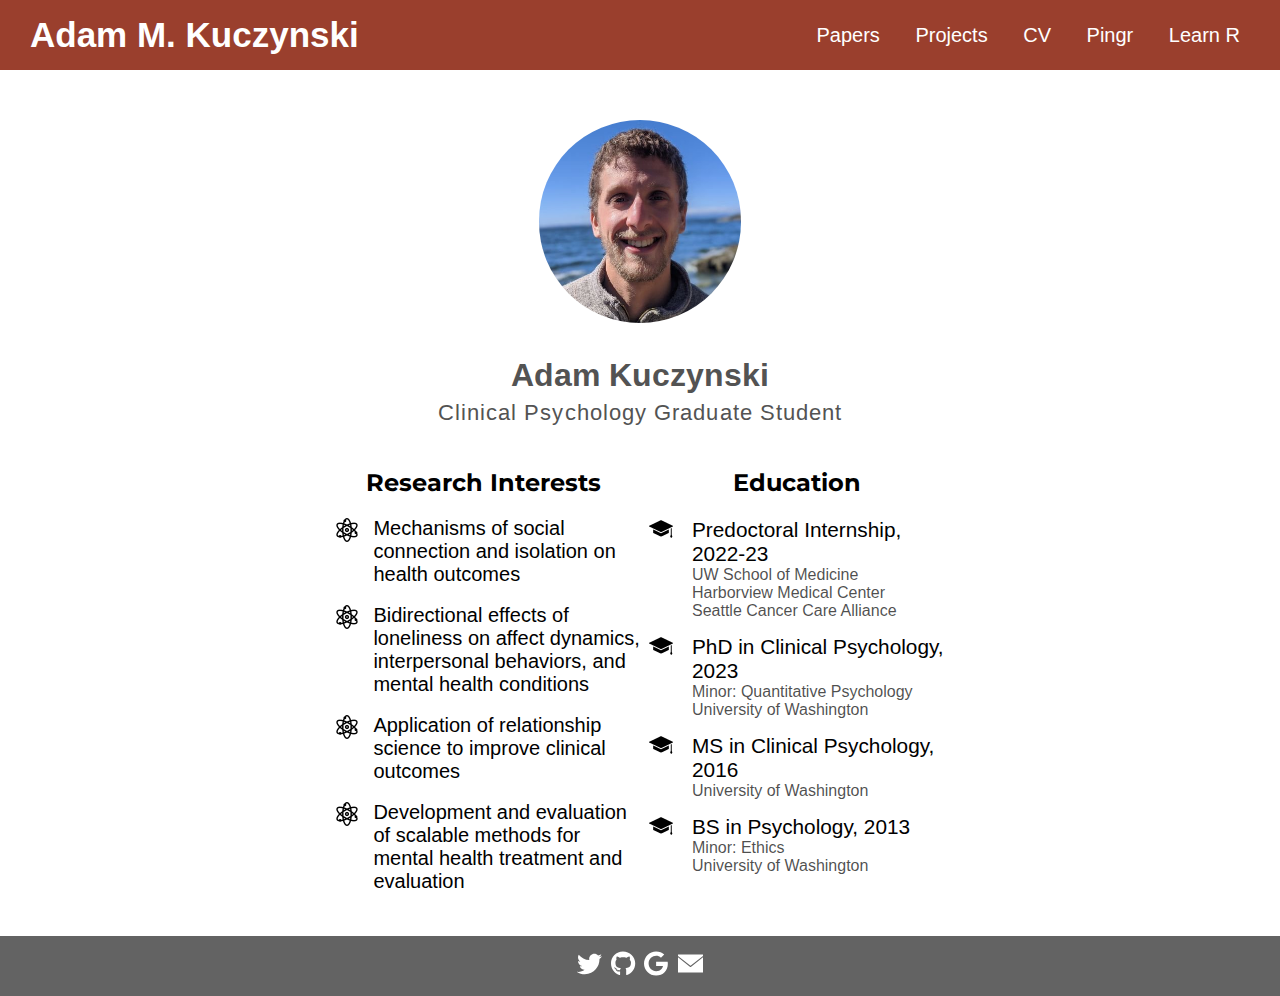
==== commit 142fe2d3: "Add R materials" ====
--- a/index.html
+++ b/index.html
@@ -3,7 +3,7 @@
   <head>
     <meta charset="utf-8">
     <meta name="viewport" content="width=device-width, initial-scale=1.0">
-    <link rel="stylesheet" href="./css/master.css">
+    <link rel="stylesheet" href="./css/main.css">
     <link rel="stylesheet" href="./css/mobile.css">
     <link rel="stylesheet" href="./css/tablet.css">
     <link rel="stylesheet" href="https://cdnjs.cloudflare.com/ajax/libs/font-awesome/4.7.0/css/font-awesome.min.css">
@@ -39,6 +39,8 @@
             <li class="tablinks" onclick="openTab(event, 'Research')"><span>Papers<span></li>
             <li class="tablinks" onclick="openTab(event, 'Projects')"><span>Projects<span></li>
             <li class="tablinks" onclick="openTab(event, 'CV')"><span>CV</span></li>
+            <li class="tablinks" onclick="window.open('https://pingr.co', '_blank')"><span>Pingr</span></li>
+            <li class="tablinks" onclick="openTab(event, 'R')"><span>Learn R</span></li>
           </div>
 
         </ul>
@@ -68,16 +70,16 @@
 
               <ul>
                 <li>
-                  <span>Mechanisms of social connection and isolation on health-related outcomes</span>
+                  <span>Mechanisms of social connection and isolation on health outcomes</span>
                 </li>
                 <li>
-                  <span>Social functioning as a transdiagnostic mental health outcome</span>
+                  <span>Bidirectional effects of loneliness on affect dynamics, interpersonal behaviors, and mental health conditions</span>
                 </li>
                 <li>
-                  <span>Prevention efforts and treatment development</span>
+                  <span>Application of relationship science to improve clinical outcomes</span>
                 </li>
                 <li>
-                  <span>Application of advanced quantitative methods to psychological data</span>
+                  <span>Development and evaluation of scalable methods for mental health treatment and evaluation</span>
                 </li>
               </ul>
 
@@ -90,7 +92,14 @@
               <h2>Education</h2>
               <ul>
                 <li>
+                  <span class="degree">Predoctoral Internship, 2022-23</span>
+                  <span class="school">UW School of Medicine</span>
+                  <span class="school">Harborview Medical Center</span>
+                  <span class="school">Seattle Cancer Care Alliance</span>
+                </li>
+                <li>
                   <span class="degree">PhD in Clinical Psychology, 2023</span>
+                  <span class="school">Minor: Quantitative Psychology</span>
                   <span class="school">University of Washington</span>
                 </li>
                 <li>
@@ -99,17 +108,21 @@
                 </li>
                 <li>
                   <span class="degree">BS in Psychology, 2013</span>
+                  <span class="school">Minor: Ethics</span>
                   <span class="school">University of Washington</span>
                 </li>
-                <li>
-                  <span class="degree">Diploma, 2009</span>
-                  <span class="school">Eastlake High School</span>
-                </li>
               </ul>
 
             </div>
           </div>
 
+
+        </div>
+
+        <div id="R" class="tabcontent" style="height: 80vh;">
+          <!-- <div class="container"> -->
+            <iframe src="https://adamkucz.github.io/psych548/" frameborder="0"></iframe>
+          <!-- </div> -->
 
         </div>
 
--- a/css/main.css
+++ b/css/main.css
@@ -0,0 +1,445 @@
+@import url('https://fonts.googleapis.com/css?family=Arimo:700&display=swap');
+@import url('https://fonts.googleapis.com/css?family=Raleway&display=swap');
+@import url('https://fonts.googleapis.com/css?family=Noto+Serif&display=swap');
+@import url('https://fonts.googleapis.com/css?family=Montserrat&display=swap');
+@import url('https://fonts.googleapis.com/css?family=Cutive+Mono&display=swap');
+
+html,
+body {
+  /* min-height: 100vh; */
+  height: 100%;
+  position: relative;
+  margin: 0;
+  padding: 0;
+  font-family: sans-serif;
+  /* HIDE SCROLLBAR FOR FIREFOX ONLY! NEED TO ADD MORE CODE FOR OHTER BROWSERS */
+  /* scrollbar-width: none; */
+}
+
+.main-container {
+  min-height: calc(100vh - 30px); /* 100vh - bottom padding */
+  overflow: hidden;
+  display: block;
+  position: relative;
+  padding-bottom: 30px;
+}
+
+
+header {
+  height: 70px;
+  width: 100%;
+  line-height: 70px;
+  color: rgb(255, 255, 255);
+  position: fixed;
+  top: 0;
+  font-size: 1.25em;
+  transition: .2s;
+  z-index: 100;
+}
+
+header ul {
+  padding: 0;
+  margin: 0;
+  list-style: none;
+}
+
+header ul li {
+  display: inline;
+  padding: 0 15px;
+}
+
+header li span:hover {
+  color: rgb(255, 255, 255, .7);
+  transition: .25s;
+  transition-timing-function: ease;
+  cursor: pointer;
+}
+
+
+/* Styles my name */
+#home {
+  font-size: 1.75em;
+  padding-left: 30px;
+  font-weight: bold;
+  float: left;
+}
+
+#home span::after {
+  content: "Adam M. Kuczynski";
+}
+
+#mobile-menu {
+  display: none;
+}
+
+#mobile-home {
+  display: none;
+}
+
+/* Float navbar items to the right w/o reversing order */
+.navbar {
+  float: right;
+  padding-right: 25px;
+}
+
+/* Set display none to tabs for pageload */
+/* (prevents tabs showing up briefly before JS executes) */
+.tabcontent {
+  animation: fade 1s; /* Fading effect takes 1 second */
+}
+
+/* For fade animation between tabs */
+/* Go from zero to full opacity */
+@keyframes fade {
+  from {opacity: 0;}
+  to {opacity: 1;}
+}
+
+footer {
+  width: 100%;
+  height: 60px;
+  position: absolute;
+  bottom: 0;
+  display: table;
+  margin-top: 10px;
+}
+
+.footer-container {
+  display: table-cell;
+  vertical-align: middle;
+  text-align: center;
+}
+
+svg {
+  height: 25px;
+  margin: 15px auto;
+  padding: 0 2px;
+}
+
+svg:hover {
+  cursor: pointer;
+}
+
+svg:hover path {
+  opacity: .7;
+  transition: .25s;
+}
+
+.middle-page {
+  z-index: 99;
+  min-height: calc(100vh - 70px - 60px - 50px);
+  margin: 0 15%;
+  padding-bottom: 50px;
+  padding-top: 90px;
+}
+
+.middle-page p {
+  display: block;
+  font-size: 2em;
+  color: rgb(83, 83, 83);
+  line-height: 1.25;
+  text-align: center;
+}
+
+.image-container {
+  padding-top: 30px;
+}
+
+#Projects .image-container {
+  float: left;
+}
+
+#profile-pic {
+  height: 22.5vh;
+  border-radius: 50%;
+  display: block;
+  margin-left: auto;
+  margin-right: auto;
+}
+
+
+#full-name {
+  font-family: 'Arimo', sans-serif;
+  /* text-transform: uppercase; */
+  font-weight: 700;
+  font-weight: bolder;
+  /* letter-spacing: .05em; */
+  margin-bottom: 5px;
+}
+
+#full-name::after {
+  content: "Adam Kuczynski";
+}
+
+#subheader {
+  font-family: 'Arimo', sans-serif;
+  font-size: 1.35em;
+  margin-top: 0;
+  letter-spacing: .05em;
+}
+
+.subsubheader {
+  font-size: 1em;
+  display: flex;
+  justify-content: center;
+  float: left;
+  height: 100%;
+  width: 50%;
+}
+
+#interests {
+  margin-left: 30%;
+}
+
+h2 {
+  font-family: 'Montserrat', sans-serif;
+  font-weight: 700;
+  font-size: 1.5em;
+  text-align: center;
+}
+
+#interests ul {
+  list-style-image: url("../images/icons/atom_24x24.png");
+}
+
+#interests ul li {
+  padding: 1px 0;
+  padding-left: 7px;
+  margin-bottom: 10px;
+}
+
+#interests span {
+  top: -7px;
+  position: relative;
+  margin: 5px 0;
+  font-size: 1.25em;
+  font-weight: 500;
+}
+
+#education {
+  margin-right: 30%;
+}
+
+#education ul {
+  list-style-image: url('../images/icons/graduate-cap_24x24.png');
+}
+
+#education ul li {
+  padding-left: 7px;
+  margin-bottom: 10px;
+}
+
+#education span {
+  top: -4px;
+  position: relative;
+  display: block;
+  padding-left: 5px;
+}
+
+#education ul li:last-of-type,
+#interests ul li:last-of-type {
+  margin-bottom: 10px;
+  padding-bottom: 50px;
+}
+
+.degree {
+  font-size: 1.3em;
+}
+
+.school {
+  font-size: 1em;
+  color: rgb(0, 0, 0, .7);
+}
+
+
+a {
+  text-decoration: none;
+  color: inherit;
+}
+
+a:hover {
+  color: rgb(83, 83, 83, .7);
+}
+
+#Research ul {
+  list-style-type: none;
+}
+
+#Research h2 {
+  text-align: left;
+}
+
+
+.title {
+  font-family: 'Raleway', sans-serif;
+  font-size: 1.15em;
+  display: block;
+  font-weight: bold;
+  letter-spacing: .05em;
+  padding-bottom: 10px;
+}
+
+.title a:hover {
+  color: rgb(83, 83, 83, .9);
+  transition: .25s;
+  transition-timing-function: ease;
+}
+
+.journal,
+.year {
+  font-family: 'Raleway', sans-serif;
+  font-weight: 700;
+  text-transform: uppercase;
+  font-size: .8em;
+  letter-spacing: .1em;
+  color: rgb(83, 83, 83);
+  padding-bottom: 10px;
+}
+
+.journal::after {
+  content: ","
+}
+
+.author {
+  padding-top: 5px;
+  display: block;
+  font-style: italic;
+  font-family: 'Noto Serif', serif;
+  padding-bottom: 10px;
+  letter-spacing: .05em;
+}
+
+.abstract {
+  display: block;
+  padding-top: 10px;
+  line-height: 1.5em;
+  font-family: 'Noto Serif', serif;
+  padding-bottom: 50px;
+  text-align: justify;
+}
+
+/* Removes padding from last abstract on research page */
+#Research ul li:last-of-type .abstract {
+  padding-bottom: 0px;
+}
+
+
+#CV {
+  margin: 0;
+}
+
+#CV object {
+  margin: 0;
+  padding: 0;
+}
+
+#cv-mobile {
+  display: none;
+}
+
+/**************************
+Current Projects page
+***************************/
+
+#Projects div {
+  margin: 0 15%;
+  padding: 10px;
+  margin-top: 15px;
+}
+
+#Projects img {
+  height: 65px;
+  width: 65px;
+  margin: auto;
+  padding-right: 7.5px;
+  float:left;
+}
+
+
+#Projects h2 {
+  line-height: 65px;
+  text-align: left;
+}
+
+#Projects p {
+  font-size: 1.15em;
+  text-align: left;
+}
+
+#Projects a {
+  font-weight: bold;
+}
+
+#Projects h2 {
+  font-size: 1.5em;
+  line-height: 1.5em;
+}
+
+#Projects td {
+  padding: 0;
+}
+
+
+/**************************
+Clinical page
+***************************/
+#Clinical h2 {
+  font-family: 'Montserrat', sans-serif;
+  font-weight: 700;
+  font-size: 1.5em;
+  text-align: center;
+  margin-bottom: 20px;
+}
+
+
+#Clinical div {
+  font-size: 1.25em;
+  margin: 0 15%;
+  text-align: left;
+  margin-bottom: 20px;
+}
+
+
+#clinical-picture {
+  width: 262px;
+  height: 238px;
+  float: left;
+  margin-right: 20px;
+  border-radius: 5px;
+}
+
+#clinical-email {
+  height: 50px;
+  width: 200px;
+  line-height: 50px;
+  margin: auto !important;
+  margin-top: 50px !important;
+  text-align: center !important;
+  color: rgb(255, 255, 255);
+}
+
+#Clinical ul {
+  list-style-type: square;
+}
+
+
+#ConfidentialityWarning {
+  display: none;
+  margin-top: 5px !important;
+  font-size: .75em !important;
+  border: 2px solid rgb(255, 0, 0);
+  background-color: rgb(255, 0, 0, .25);
+  border-radius: 5px;
+  padding: 3px;
+}
+
+
+.button {
+  box-shadow: 0 4px 8px 0 rgba(0, 0, 0, 0.2), 0 6px 20px 0 rgba(0, 0, 0, 0.19)
+}
+
+iframe {
+  display: block;
+  width: 100%;
+  height: 100%;
+}--- a/css/mobile.css
+++ b/css/mobile.css
@@ -33,9 +33,9 @@
 .bar3 {
   width: 35px;
   height: 5px;
-  background-color: Projec#000000ts;
   margin: 6px 0;
   transition: 0.4s;
+  background-color: white;
 }
 
 .change .bar1 {
--- a/css/tablet.css
+++ b/css/tablet.css
@@ -25,7 +25,7 @@
 .bar3 {
   width: 35px;
   height: 5px;
-  background-color: Projec#000000ts;
+  background-color: white;
   margin: 6px 0;
   transition: 0.4s;
 }
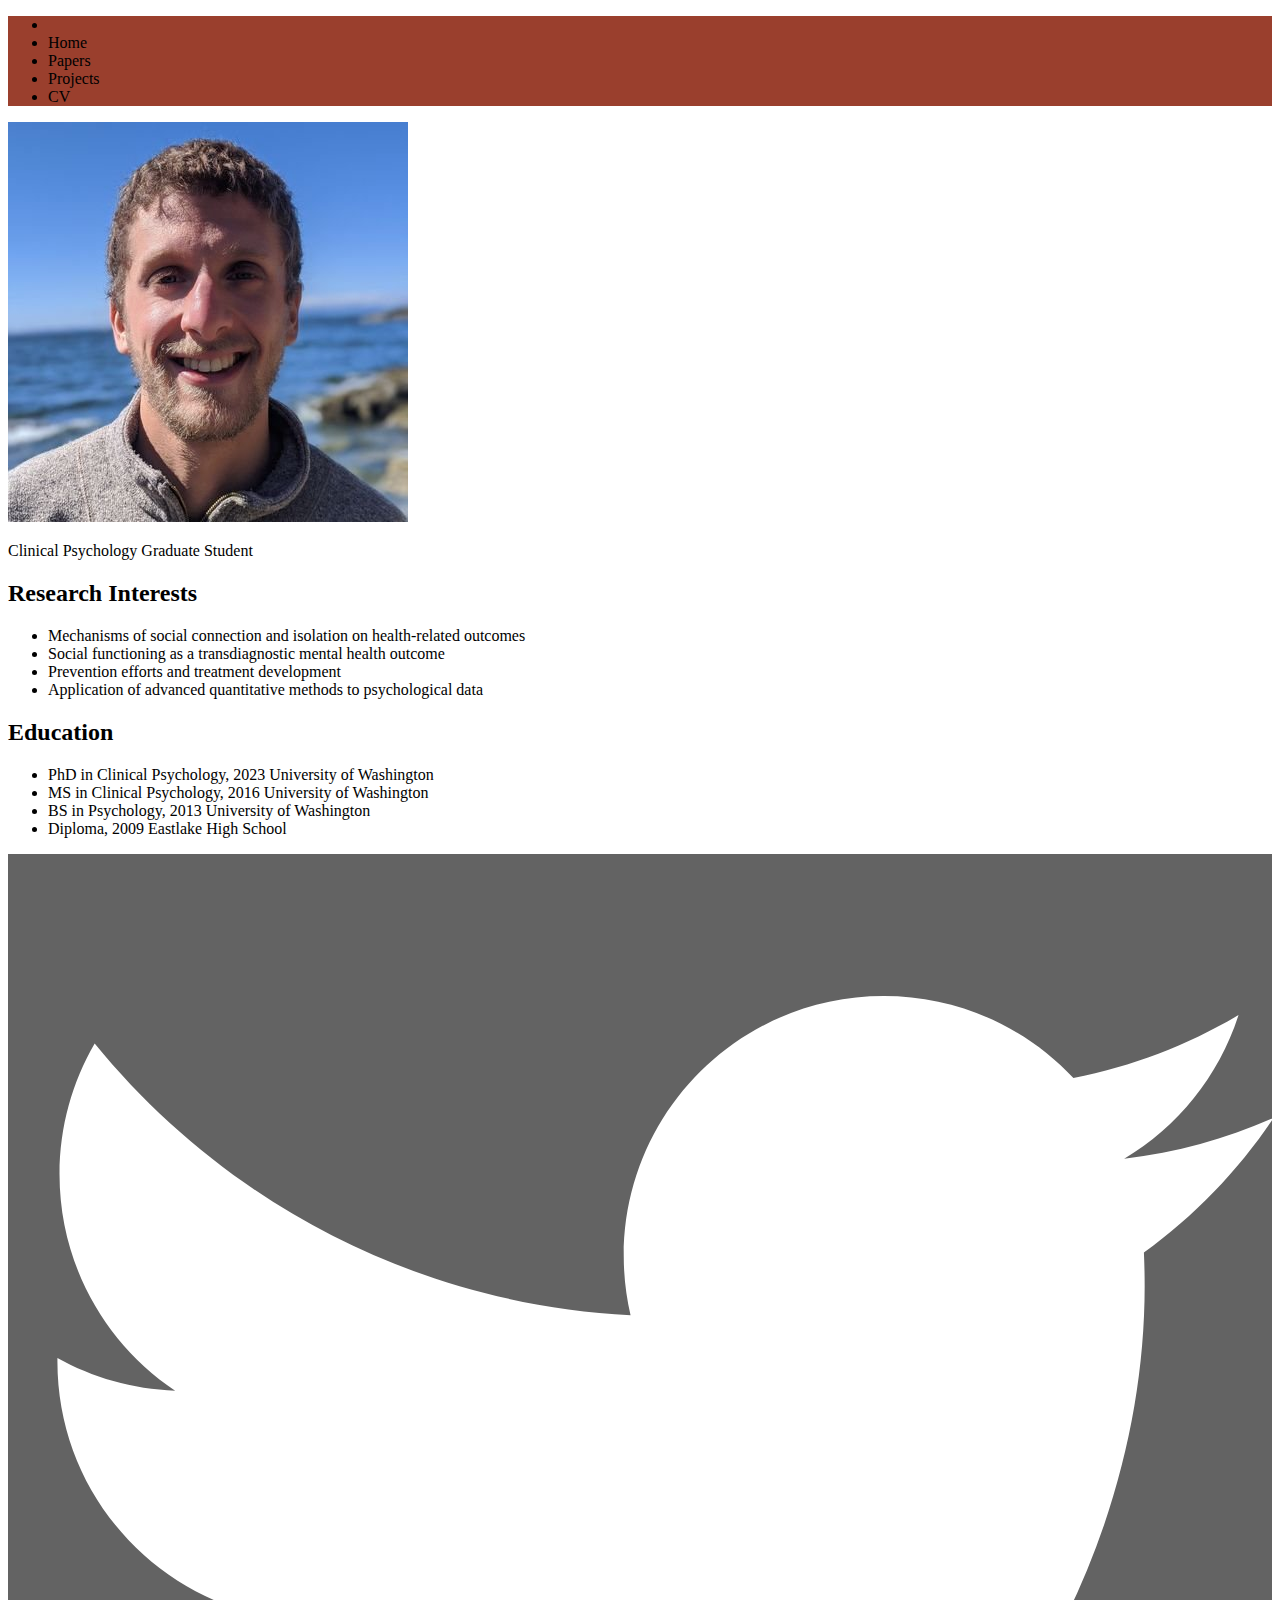
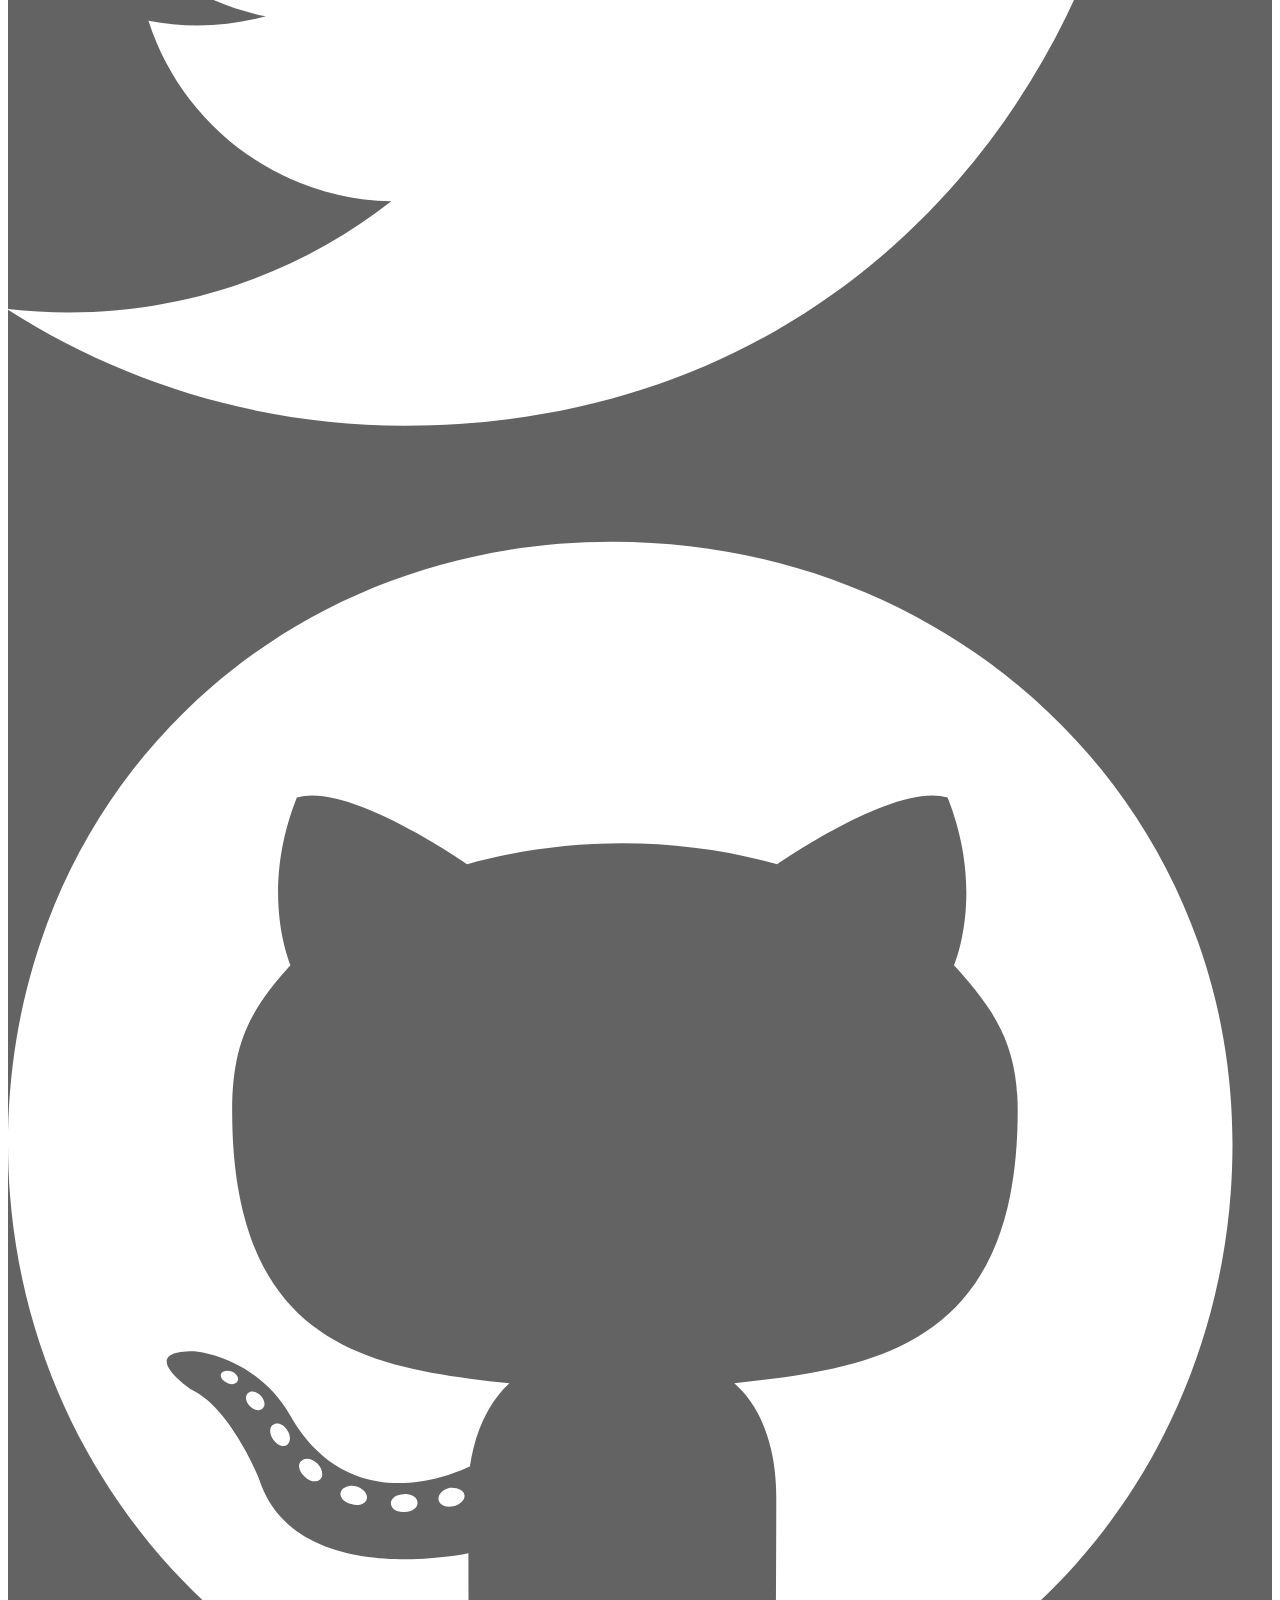
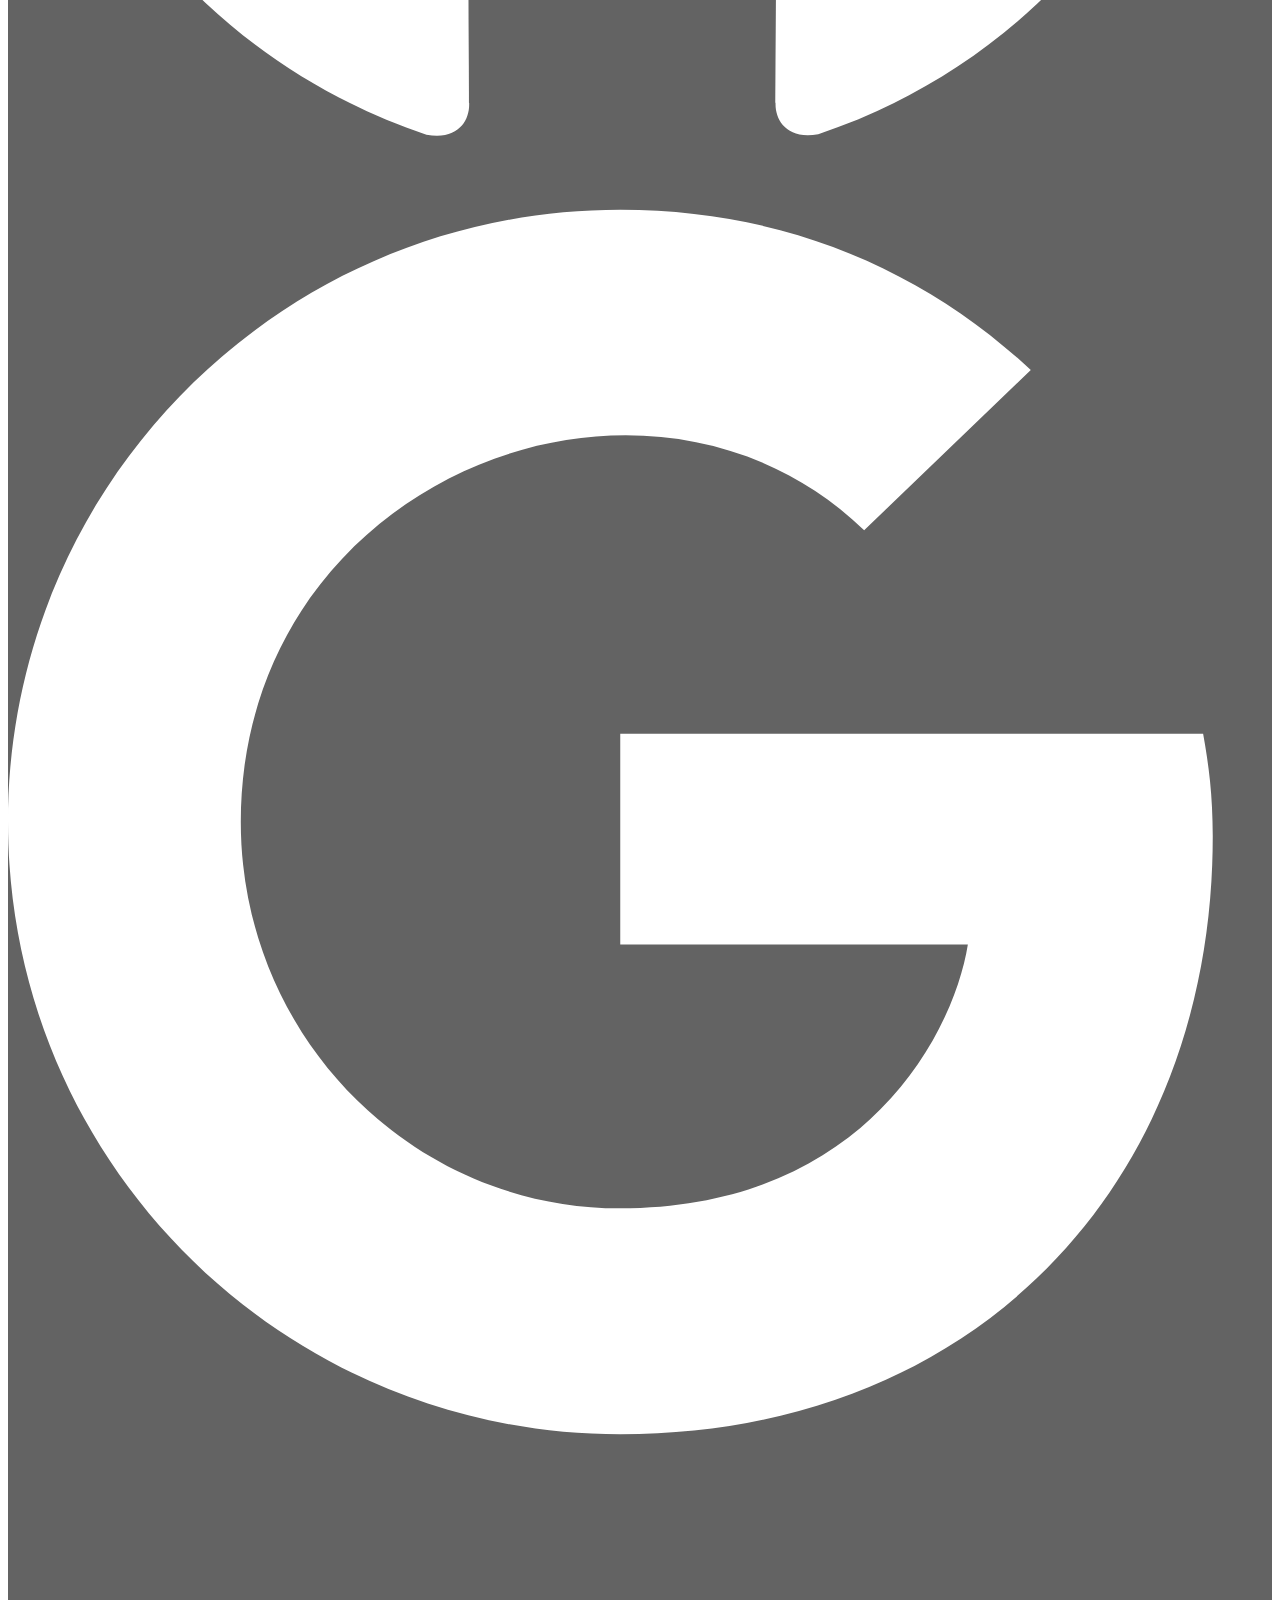
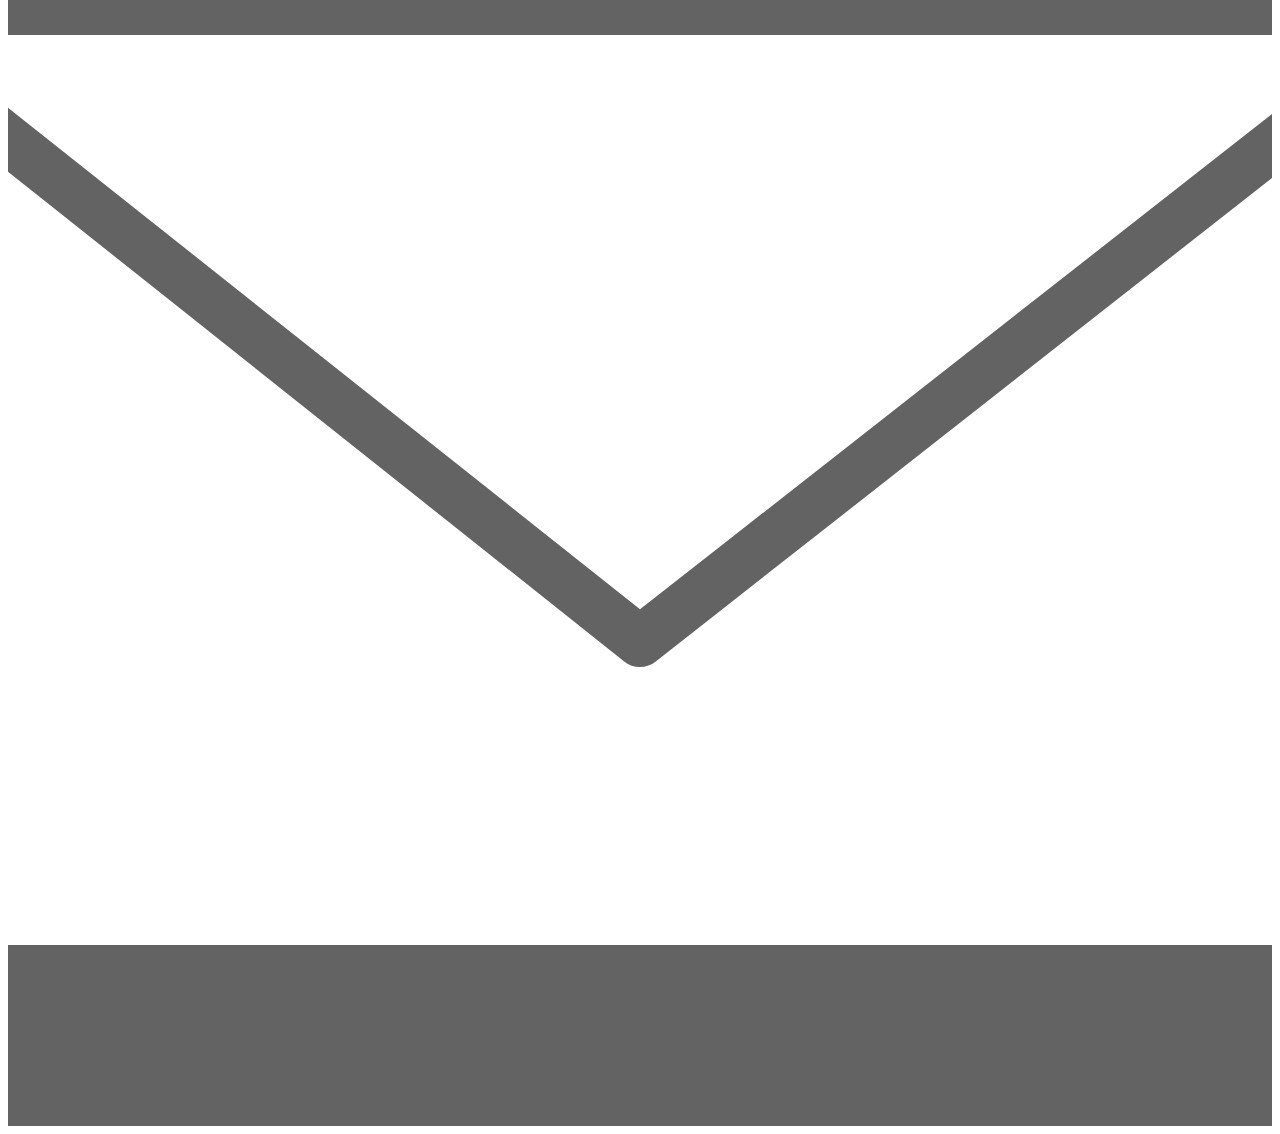
==== commit ac79a615: "remove R course files" ====
--- a/index.html
+++ b/index.html
@@ -3,7 +3,7 @@
   <head>
     <meta charset="utf-8">
     <meta name="viewport" content="width=device-width, initial-scale=1.0">
-    <link rel="stylesheet" href="./css/main.css">
+    <link rel="stylesheet" href="./css/master.css">
     <link rel="stylesheet" href="./css/mobile.css">
     <link rel="stylesheet" href="./css/tablet.css">
     <link rel="stylesheet" href="https://cdnjs.cloudflare.com/ajax/libs/font-awesome/4.7.0/css/font-awesome.min.css">
@@ -39,8 +39,6 @@
             <li class="tablinks" onclick="openTab(event, 'Research')"><span>Papers<span></li>
             <li class="tablinks" onclick="openTab(event, 'Projects')"><span>Projects<span></li>
             <li class="tablinks" onclick="openTab(event, 'CV')"><span>CV</span></li>
-            <li class="tablinks" onclick="window.open('https://pingr.co', '_blank')"><span>Pingr</span></li>
-            <li class="tablinks" onclick="openTab(event, 'R')"><span>Learn R</span></li>
           </div>
 
         </ul>
@@ -70,16 +68,16 @@
 
               <ul>
                 <li>
-                  <span>Mechanisms of social connection and isolation on health outcomes</span>
-                </li>
-                <li>
-                  <span>Bidirectional effects of loneliness on affect dynamics, interpersonal behaviors, and mental health conditions</span>
-                </li>
-                <li>
-                  <span>Application of relationship science to improve clinical outcomes</span>
-                </li>
-                <li>
-                  <span>Development and evaluation of scalable methods for mental health treatment and evaluation</span>
+                  <span>Mechanisms of social connection and isolation on health-related outcomes</span>
+                </li>
+                <li>
+                  <span>Social functioning as a transdiagnostic mental health outcome</span>
+                </li>
+                <li>
+                  <span>Prevention efforts and treatment development</span>
+                </li>
+                <li>
+                  <span>Application of advanced quantitative methods to psychological data</span>
                 </li>
               </ul>
 
@@ -92,14 +90,7 @@
               <h2>Education</h2>
               <ul>
                 <li>
-                  <span class="degree">Predoctoral Internship, 2022-23</span>
-                  <span class="school">UW School of Medicine</span>
-                  <span class="school">Harborview Medical Center</span>
-                  <span class="school">Seattle Cancer Care Alliance</span>
-                </li>
-                <li>
                   <span class="degree">PhD in Clinical Psychology, 2023</span>
-                  <span class="school">Minor: Quantitative Psychology</span>
                   <span class="school">University of Washington</span>
                 </li>
                 <li>
@@ -108,21 +99,17 @@
                 </li>
                 <li>
                   <span class="degree">BS in Psychology, 2013</span>
-                  <span class="school">Minor: Ethics</span>
                   <span class="school">University of Washington</span>
                 </li>
+                <li>
+                  <span class="degree">Diploma, 2009</span>
+                  <span class="school">Eastlake High School</span>
+                </li>
               </ul>
 
             </div>
           </div>
 
-
-        </div>
-
-        <div id="R" class="tabcontent" style="height: 80vh;">
-          <!-- <div class="container"> -->
-            <iframe src="https://adamkucz.github.io/psych548/" frameborder="0"></iframe>
-          <!-- </div> -->
 
         </div>
 
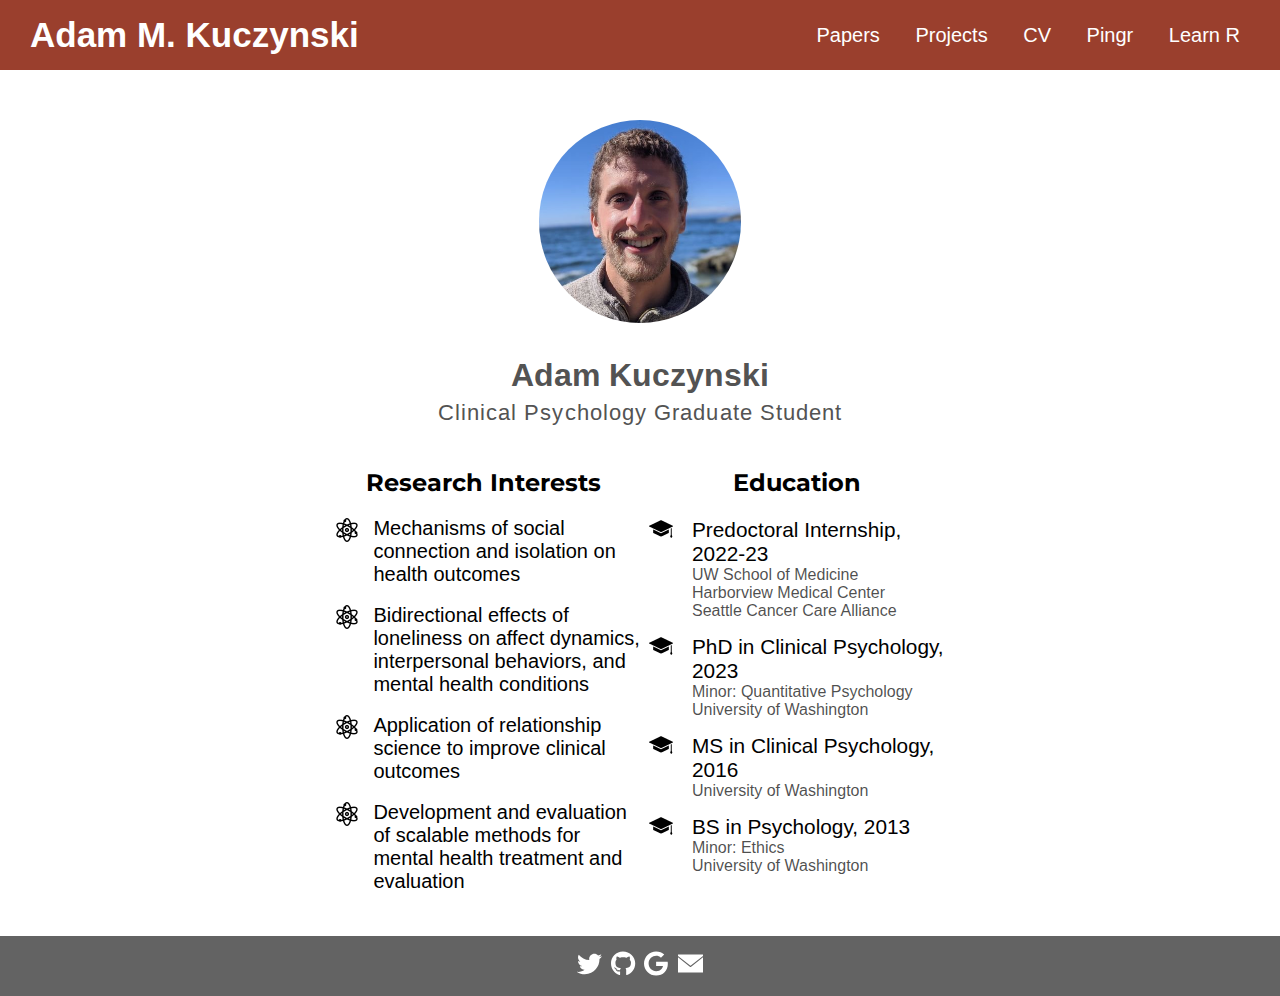
==== commit 228dac79: "update home" ====
--- a/index.html
+++ b/index.html
@@ -3,7 +3,7 @@
   <head>
     <meta charset="utf-8">
     <meta name="viewport" content="width=device-width, initial-scale=1.0">
-    <link rel="stylesheet" href="./css/master.css">
+    <link rel="stylesheet" href="./css/main.css">
     <link rel="stylesheet" href="./css/mobile.css">
     <link rel="stylesheet" href="./css/tablet.css">
     <link rel="stylesheet" href="https://cdnjs.cloudflare.com/ajax/libs/font-awesome/4.7.0/css/font-awesome.min.css">
@@ -39,6 +39,8 @@
             <li class="tablinks" onclick="openTab(event, 'Research')"><span>Papers<span></li>
             <li class="tablinks" onclick="openTab(event, 'Projects')"><span>Projects<span></li>
             <li class="tablinks" onclick="openTab(event, 'CV')"><span>CV</span></li>
+            <li class="tablinks" onclick="window.open('https://pingr.co', '_blank')"><span>Pingr</span></li>
+            <li class="tablinks" onclick="openTab(event, 'R')"><span>Learn R</span></li>
           </div>
 
         </ul>
@@ -68,16 +70,16 @@
 
               <ul>
                 <li>
-                  <span>Mechanisms of social connection and isolation on health-related outcomes</span>
+                  <span>Mechanisms of social connection and isolation on health outcomes</span>
                 </li>
                 <li>
-                  <span>Social functioning as a transdiagnostic mental health outcome</span>
+                  <span>Bidirectional effects of loneliness on affect dynamics, interpersonal behaviors, and mental health conditions</span>
                 </li>
                 <li>
-                  <span>Prevention efforts and treatment development</span>
+                  <span>Application of relationship science to improve clinical outcomes</span>
                 </li>
                 <li>
-                  <span>Application of advanced quantitative methods to psychological data</span>
+                  <span>Development and evaluation of scalable methods for mental health treatment and evaluation</span>
                 </li>
               </ul>
 
@@ -90,7 +92,14 @@
               <h2>Education</h2>
               <ul>
                 <li>
+                  <span class="degree">Predoctoral Internship, 2022-23</span>
+                  <span class="school">UW School of Medicine</span>
+                  <span class="school">Harborview Medical Center</span>
+                  <span class="school">Seattle Cancer Care Alliance</span>
+                </li>
+                <li>
                   <span class="degree">PhD in Clinical Psychology, 2023</span>
+                  <span class="school">Minor: Quantitative Psychology</span>
                   <span class="school">University of Washington</span>
                 </li>
                 <li>
@@ -99,17 +108,21 @@
                 </li>
                 <li>
                   <span class="degree">BS in Psychology, 2013</span>
+                  <span class="school">Minor: Ethics</span>
                   <span class="school">University of Washington</span>
                 </li>
-                <li>
-                  <span class="degree">Diploma, 2009</span>
-                  <span class="school">Eastlake High School</span>
-                </li>
               </ul>
 
             </div>
           </div>
 
+
+        </div>
+
+        <div id="R" class="tabcontent" style="height: 80vh;">
+          <!-- <div class="container"> -->
+            <iframe src="https://adamkucz.github.io/psych548/" frameborder="0"></iframe>
+          <!-- </div> -->
 
         </div>
 
--- a/css/main.css
+++ b/css/main.css
@@ -0,0 +1,445 @@
+@import url('https://fonts.googleapis.com/css?family=Arimo:700&display=swap');
+@import url('https://fonts.googleapis.com/css?family=Raleway&display=swap');
+@import url('https://fonts.googleapis.com/css?family=Noto+Serif&display=swap');
+@import url('https://fonts.googleapis.com/css?family=Montserrat&display=swap');
+@import url('https://fonts.googleapis.com/css?family=Cutive+Mono&display=swap');
+
+html,
+body {
+  /* min-height: 100vh; */
+  height: 100%;
+  position: relative;
+  margin: 0;
+  padding: 0;
+  font-family: sans-serif;
+  /* HIDE SCROLLBAR FOR FIREFOX ONLY! NEED TO ADD MORE CODE FOR OHTER BROWSERS */
+  /* scrollbar-width: none; */
+}
+
+.main-container {
+  min-height: calc(100vh - 30px); /* 100vh - bottom padding */
+  overflow: hidden;
+  display: block;
+  position: relative;
+  padding-bottom: 30px;
+}
+
+
+header {
+  height: 70px;
+  width: 100%;
+  line-height: 70px;
+  color: rgb(255, 255, 255);
+  position: fixed;
+  top: 0;
+  font-size: 1.25em;
+  transition: .2s;
+  z-index: 100;
+}
+
+header ul {
+  padding: 0;
+  margin: 0;
+  list-style: none;
+}
+
+header ul li {
+  display: inline;
+  padding: 0 15px;
+}
+
+header li span:hover {
+  color: rgb(255, 255, 255, .7);
+  transition: .25s;
+  transition-timing-function: ease;
+  cursor: pointer;
+}
+
+
+/* Styles my name */
+#home {
+  font-size: 1.75em;
+  padding-left: 30px;
+  font-weight: bold;
+  float: left;
+}
+
+#home span::after {
+  content: "Adam M. Kuczynski";
+}
+
+#mobile-menu {
+  display: none;
+}
+
+#mobile-home {
+  display: none;
+}
+
+/* Float navbar items to the right w/o reversing order */
+.navbar {
+  float: right;
+  padding-right: 25px;
+}
+
+/* Set display none to tabs for pageload */
+/* (prevents tabs showing up briefly before JS executes) */
+.tabcontent {
+  animation: fade 1s; /* Fading effect takes 1 second */
+}
+
+/* For fade animation between tabs */
+/* Go from zero to full opacity */
+@keyframes fade {
+  from {opacity: 0;}
+  to {opacity: 1;}
+}
+
+footer {
+  width: 100%;
+  height: 60px;
+  position: absolute;
+  bottom: 0;
+  display: table;
+  margin-top: 10px;
+}
+
+.footer-container {
+  display: table-cell;
+  vertical-align: middle;
+  text-align: center;
+}
+
+svg {
+  height: 25px;
+  margin: 15px auto;
+  padding: 0 2px;
+}
+
+svg:hover {
+  cursor: pointer;
+}
+
+svg:hover path {
+  opacity: .7;
+  transition: .25s;
+}
+
+.middle-page {
+  z-index: 99;
+  min-height: calc(100vh - 70px - 60px - 50px);
+  margin: 0 15%;
+  padding-bottom: 50px;
+  padding-top: 90px;
+}
+
+.middle-page p {
+  display: block;
+  font-size: 2em;
+  color: rgb(83, 83, 83);
+  line-height: 1.25;
+  text-align: center;
+}
+
+.image-container {
+  padding-top: 30px;
+}
+
+#Projects .image-container {
+  float: left;
+}
+
+#profile-pic {
+  height: 22.5vh;
+  border-radius: 50%;
+  display: block;
+  margin-left: auto;
+  margin-right: auto;
+}
+
+
+#full-name {
+  font-family: 'Arimo', sans-serif;
+  /* text-transform: uppercase; */
+  font-weight: 700;
+  font-weight: bolder;
+  /* letter-spacing: .05em; */
+  margin-bottom: 5px;
+}
+
+#full-name::after {
+  content: "Adam Kuczynski";
+}
+
+#subheader {
+  font-family: 'Arimo', sans-serif;
+  font-size: 1.35em;
+  margin-top: 0;
+  letter-spacing: .05em;
+}
+
+.subsubheader {
+  font-size: 1em;
+  display: flex;
+  justify-content: center;
+  float: left;
+  height: 100%;
+  width: 50%;
+}
+
+#interests {
+  margin-left: 30%;
+}
+
+h2 {
+  font-family: 'Montserrat', sans-serif;
+  font-weight: 700;
+  font-size: 1.5em;
+  text-align: center;
+}
+
+#interests ul {
+  list-style-image: url("../images/icons/atom_24x24.png");
+}
+
+#interests ul li {
+  padding: 1px 0;
+  padding-left: 7px;
+  margin-bottom: 10px;
+}
+
+#interests span {
+  top: -7px;
+  position: relative;
+  margin: 5px 0;
+  font-size: 1.25em;
+  font-weight: 500;
+}
+
+#education {
+  margin-right: 30%;
+}
+
+#education ul {
+  list-style-image: url('../images/icons/graduate-cap_24x24.png');
+}
+
+#education ul li {
+  padding-left: 7px;
+  margin-bottom: 10px;
+}
+
+#education span {
+  top: -4px;
+  position: relative;
+  display: block;
+  padding-left: 5px;
+}
+
+#education ul li:last-of-type,
+#interests ul li:last-of-type {
+  margin-bottom: 10px;
+  padding-bottom: 50px;
+}
+
+.degree {
+  font-size: 1.3em;
+}
+
+.school {
+  font-size: 1em;
+  color: rgb(0, 0, 0, .7);
+}
+
+
+a {
+  text-decoration: none;
+  color: inherit;
+}
+
+a:hover {
+  color: rgb(83, 83, 83, .7);
+}
+
+#Research ul {
+  list-style-type: none;
+}
+
+#Research h2 {
+  text-align: left;
+}
+
+
+.title {
+  font-family: 'Raleway', sans-serif;
+  font-size: 1.15em;
+  display: block;
+  font-weight: bold;
+  letter-spacing: .05em;
+  padding-bottom: 10px;
+}
+
+.title a:hover {
+  color: rgb(83, 83, 83, .9);
+  transition: .25s;
+  transition-timing-function: ease;
+}
+
+.journal,
+.year {
+  font-family: 'Raleway', sans-serif;
+  font-weight: 700;
+  text-transform: uppercase;
+  font-size: .8em;
+  letter-spacing: .1em;
+  color: rgb(83, 83, 83);
+  padding-bottom: 10px;
+}
+
+.journal::after {
+  content: ","
+}
+
+.author {
+  padding-top: 5px;
+  display: block;
+  font-style: italic;
+  font-family: 'Noto Serif', serif;
+  padding-bottom: 10px;
+  letter-spacing: .05em;
+}
+
+.abstract {
+  display: block;
+  padding-top: 10px;
+  line-height: 1.5em;
+  font-family: 'Noto Serif', serif;
+  padding-bottom: 50px;
+  text-align: justify;
+}
+
+/* Removes padding from last abstract on research page */
+#Research ul li:last-of-type .abstract {
+  padding-bottom: 0px;
+}
+
+
+#CV {
+  margin: 0;
+}
+
+#CV object {
+  margin: 0;
+  padding: 0;
+}
+
+#cv-mobile {
+  display: none;
+}
+
+/**************************
+Current Projects page
+***************************/
+
+#Projects div {
+  margin: 0 15%;
+  padding: 10px;
+  margin-top: 15px;
+}
+
+#Projects img {
+  height: 65px;
+  width: 65px;
+  margin: auto;
+  padding-right: 7.5px;
+  float:left;
+}
+
+
+#Projects h2 {
+  line-height: 65px;
+  text-align: left;
+}
+
+#Projects p {
+  font-size: 1.15em;
+  text-align: left;
+}
+
+#Projects a {
+  font-weight: bold;
+}
+
+#Projects h2 {
+  font-size: 1.5em;
+  line-height: 1.5em;
+}
+
+#Projects td {
+  padding: 0;
+}
+
+
+/**************************
+Clinical page
+***************************/
+#Clinical h2 {
+  font-family: 'Montserrat', sans-serif;
+  font-weight: 700;
+  font-size: 1.5em;
+  text-align: center;
+  margin-bottom: 20px;
+}
+
+
+#Clinical div {
+  font-size: 1.25em;
+  margin: 0 15%;
+  text-align: left;
+  margin-bottom: 20px;
+}
+
+
+#clinical-picture {
+  width: 262px;
+  height: 238px;
+  float: left;
+  margin-right: 20px;
+  border-radius: 5px;
+}
+
+#clinical-email {
+  height: 50px;
+  width: 200px;
+  line-height: 50px;
+  margin: auto !important;
+  margin-top: 50px !important;
+  text-align: center !important;
+  color: rgb(255, 255, 255);
+}
+
+#Clinical ul {
+  list-style-type: square;
+}
+
+
+#ConfidentialityWarning {
+  display: none;
+  margin-top: 5px !important;
+  font-size: .75em !important;
+  border: 2px solid rgb(255, 0, 0);
+  background-color: rgb(255, 0, 0, .25);
+  border-radius: 5px;
+  padding: 3px;
+}
+
+
+.button {
+  box-shadow: 0 4px 8px 0 rgba(0, 0, 0, 0.2), 0 6px 20px 0 rgba(0, 0, 0, 0.19)
+}
+
+iframe {
+  display: block;
+  width: 100%;
+  height: 100%;
+}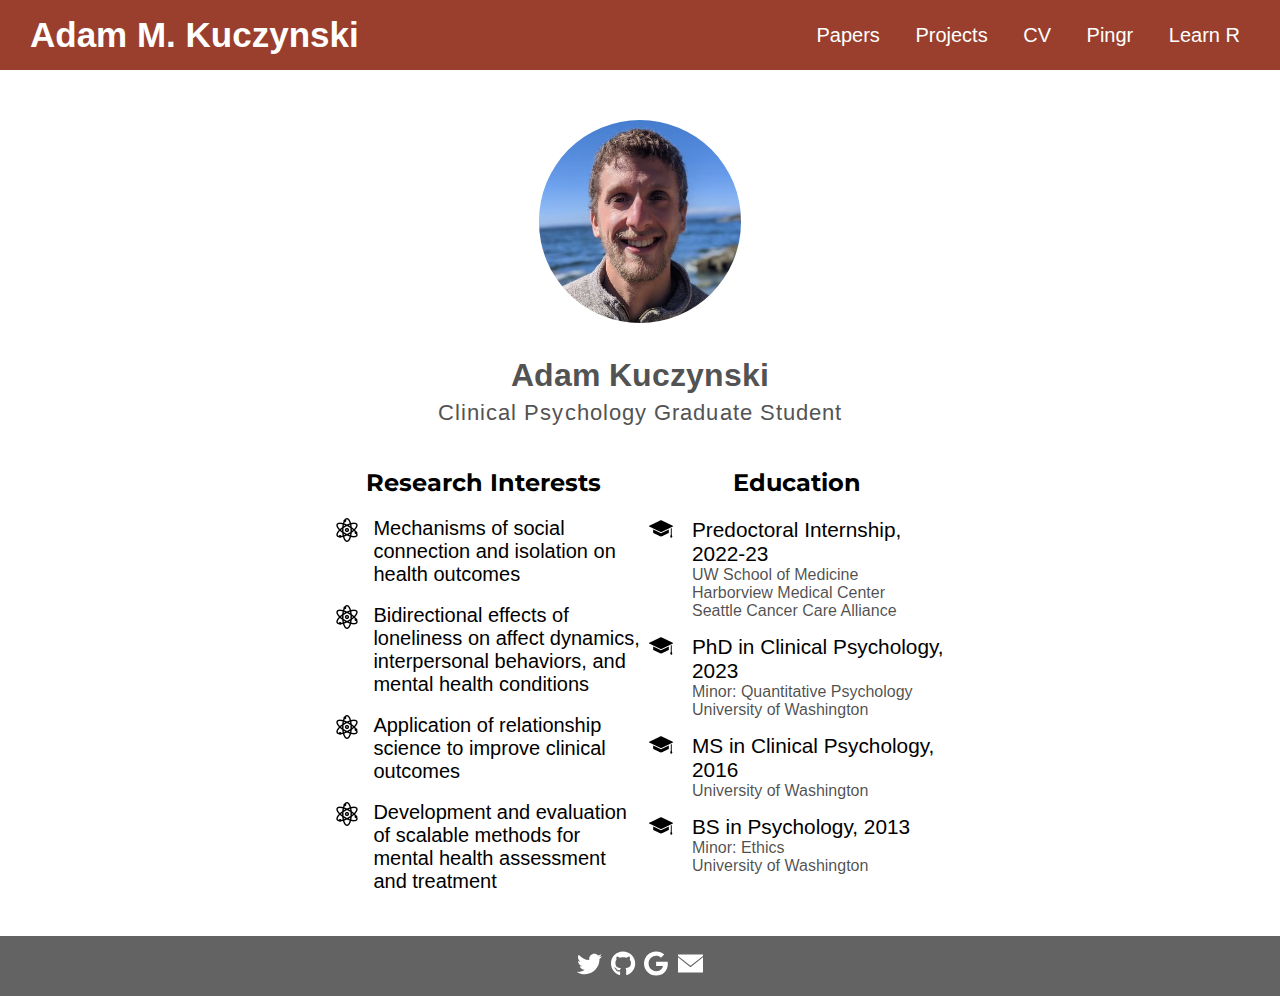
==== commit ed28da74: "update homepage" ====
--- a/index.html
+++ b/index.html
@@ -79,7 +79,7 @@
                   <span>Application of relationship science to improve clinical outcomes</span>
                 </li>
                 <li>
-                  <span>Development and evaluation of scalable methods for mental health treatment and evaluation</span>
+                  <span>Development and evaluation of scalable methods for mental health assessment and treatment</span>
                 </li>
               </ul>
 
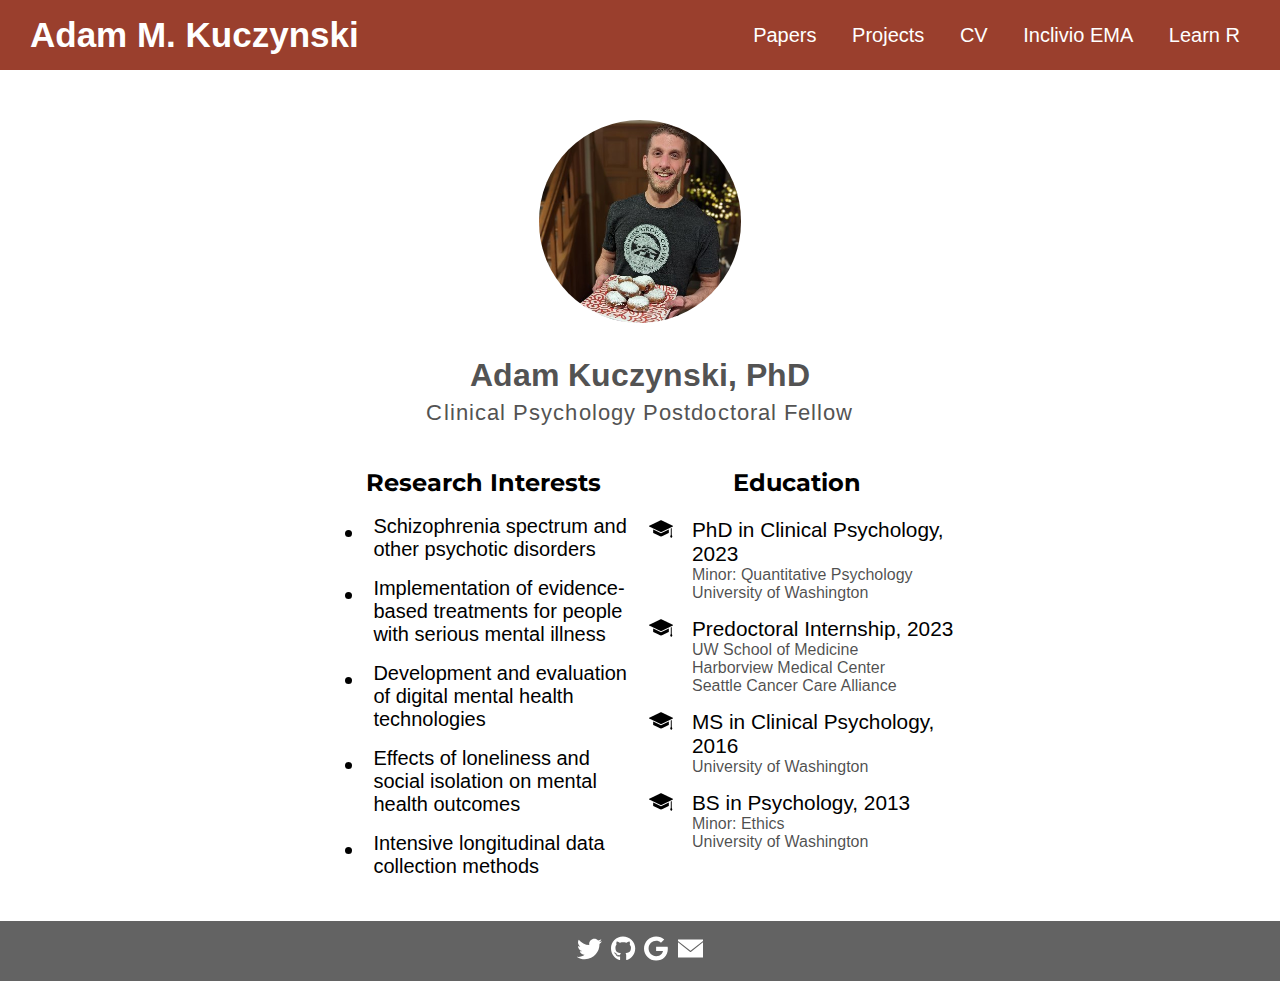
==== commit e08804e6: "Update post PhD" ====
--- a/index.html
+++ b/index.html
@@ -10,7 +10,7 @@
     <!-- Global site tag (gtag.js) - Google Analytics -->
     <script async src="https://www.googletagmanager.com/gtag/js?id=UA-161704777-1"></script>
     <script src="./js/analytics.js"></script>
-    <title>Adam M. Kuczynski, M.S.</title>
+    <title>Adam M. Kuczynski, PhD</title>
   </head>
   <body>
     <div class="main-container">
@@ -39,7 +39,7 @@
             <li class="tablinks" onclick="openTab(event, 'Research')"><span>Papers<span></li>
             <li class="tablinks" onclick="openTab(event, 'Projects')"><span>Projects<span></li>
             <li class="tablinks" onclick="openTab(event, 'CV')"><span>CV</span></li>
-            <li class="tablinks" onclick="window.open('https://pingr.co', '_blank')"><span>Pingr</span></li>
+            <li class="tablinks" onclick="window.open('https://inclivio.com', '_blank')"><span>Inclivio EMA</span></li>
             <li class="tablinks" onclick="openTab(event, 'R')"><span>Learn R</span></li>
           </div>
 
@@ -59,7 +59,7 @@
             <!-- Content determined within CSS -->
           </p>
           <p id="subheader">
-            Clinical Psychology Graduate Student
+            <a href="https://www.creativlab.org/people" target="_blank" rel="noopener noreferrer">Clinical Psychology Postdoctoral Fellow</a>
           </p>
 
           <div class="subsubheader">
@@ -67,23 +67,25 @@
             <div id="interests">
 
               <h2>Research Interests</h2>
-
               <ul>
                 <li>
-                  <span>Mechanisms of social connection and isolation on health outcomes</span>
+                  <span>Schizophrenia spectrum and other psychotic disorders</span>
                 </li>
                 <li>
-                  <span>Bidirectional effects of loneliness on affect dynamics, interpersonal behaviors, and mental health conditions</span>
+                  <span>Implementation of evidence-based treatments for people with serious mental illness</span>
                 </li>
                 <li>
-                  <span>Application of relationship science to improve clinical outcomes</span>
+                  <span>Development and evaluation of digital mental health technologies</span>
                 </li>
                 <li>
-                  <span>Development and evaluation of scalable methods for mental health assessment and treatment</span>
+                  <span>Effects of loneliness and social isolation on mental health outcomes</span>
+                </li>
+                <li>
+                  <span>Intensive longitudinal data collection methods</span>
                 </li>
               </ul>
-
             </div>
+
           </div>
 
           <div class="subsubheader">
@@ -92,15 +94,15 @@
               <h2>Education</h2>
               <ul>
                 <li>
-                  <span class="degree">Predoctoral Internship, 2022-23</span>
+                  <span class="degree">PhD in Clinical Psychology, 2023</span>
+                  <span class="school">Minor: Quantitative Psychology</span>
+                  <span class="school">University of Washington</span>
+                </li> 
+                <li>
+                  <span class="degree">Predoctoral Internship, 2023</span>
                   <span class="school">UW School of Medicine</span>
                   <span class="school">Harborview Medical Center</span>
                   <span class="school">Seattle Cancer Care Alliance</span>
-                </li>
-                <li>
-                  <span class="degree">PhD in Clinical Psychology, 2023</span>
-                  <span class="school">Minor: Quantitative Psychology</span>
-                  <span class="school">University of Washington</span>
                 </li>
                 <li>
                   <span class="degree">MS in Clinical Psychology, 2016</span>
@@ -222,6 +224,58 @@
           <ul>
 
             <li>
+              <span class="title">
+                <a href="https://doi.org/10.1037/abn0000825" target="_blank">
+                  Exploring associations between affect and marijuana use in everyday life via specification curve analysis.
+                </a>
+              </span>
+              <span class="journal"> Journal of Psychopathology and Clinical Science,</span>
+              <span class="year">2023</span>
+              <span class="author">Jonas Dora, Michelle R. Smith, Katherine Seldin, Megan E. Schultz, Adam M. Kuczynski, Diego J. Moss, Ryan W. Carpenter, Kevin M. King</span>
+              <span class="abstract">
+                Although frequently hypothesized, the evidence for associations between affect and marijuana use in everyday life remains ambiguous. Inconsistent findings across existing work may be due, in part, to differences in study design and analytic decisions, such as study inclusion criteria, the operationalization of affect, or the timing of affect assessment. We used specification curves to assess the robustness of the evidence for affect predicting same-day marijuana use and marijuana use predicting next-day affect across several hundred models that varied in terms of decisions that reflect those typical in this literature (e.g., whether to average affect prior to marijuana use or select the affect report closest in time to marijuana use). We fitted these curves to data from two ecological momentary assessment studies of regular marijuana and/or alcohol using college students (N = 287). Results provided robust evidence that marijuana use was slightly less likely following experiences of negative affect and slightly more likely following positive affect. Specification curves suggested that differences in previous findings are most likely a function of the specific emotion items used to represent affect rather than differences in inclusion criteria, the temporal assessment and modeling of affect, or the covariates added to the model. There was little evidence for an association between marijuana use and next-day affect. Overall, our findings provide evidence against the predictions made by affect reinforcement models in college students and suggest that future research should model the associations of marijuana use with discrete emotional states rather than general negative and positive affect.  
+              </span>
+            </li>
+
+            <li>
+              <span class="title">
+                <a href="https://doi.org/10.1037/bul0000387" target="_blank">
+                  The daily association between affect and alcohol use: A meta-analysis of individual participant data
+                </a>
+              </span>
+              <span class="journal">Psychological Bulletin</span>
+              <span class="year">2023</span>
+              <span class="author">Jonas Dora, Marilyn Piccirrillo, Katherine T. Foster, ...Adam Kuczynski, ..., Kevin M. King</span>
+              <span class="abstract">
+                Influential psychological theories hypothesize that people consume alcohol in response to the experience of both negative and positive emotions. Despite two decades of daily diary and ecological momentary assessment research, it remains unclear whether people consume more alcohol on days they experience higher negative and positive affects in everyday life. In this preregistered meta-analysis, we synthesized the evidence for these daily associations between affect and alcohol use. We included individual participant data from 69 studies (N = 12,394), which used daily and momentary surveys to assess the affect and the number of alcoholic drinks consumed. Results indicate that people are not more likely to drink on days they experience high negative affect but are more likely to drink and drink heavily on days high in positive affect. People self-reporting a motivational tendency to drink-to-cope and drink-to-enhance consumed more alcohol but not on days they experienced higher negative and positive affects. Results were robust across different operationalizations of affect, study designs, study populations, and individual characteristics. These findings challenge the long-held belief that people drink more alcohol following increase in negative affect. Integrating these findings under different theoretical models and limitations of this field of research, we collectively propose an agenda for future research to explore open questions surrounding affect and alcohol use. 
+              </span>
+            </li>
+
+            <li>
+              <span class="title">
+                <a href="https://psycnet.apa.org/doi/10.1037/adb0000823" target="_blank">
+                  An experimental investigation into the effect of negative affect on the behavioral economic demand for alcohol
+                </a>
+              </span>
+              <span class="journal">Psychology of Addictive Behaviors</span>
+              <span class="year">2022</span>
+              <span class="author">Jonas Dora, Adam Kuczynski, Megan E. Schultz, Samuel F. Acuff,  Jim G. Murphey, Kevin M. King</span>
+              <span class="abstract">
+                Influential theoretical models hypothesize that alcohol use is an especially potent reinforcer when used as a strategy
+                to cope with negative affect. Although the evidence for this idea in observational data is weak, some experimental evidence
+                suggests that the behavioral economic demand for alcohol increases immediately following a negative emotional event.
+                Because existing studies testing the effect of negative mood inductions on the demand for alcohol have several methodological
+                limitations and do not take inter- and intraindividual variability into account, we developed an improved experimental design
+                to increase our confidence in any potential within-person effect of negative mood inductions on alcohol demand as well as to
+                test whether this effect exhibits systematic inter- and intraindividual variability. We hypothesize that people will show a
+                higher demand for alcohol following negative compared to neutral mood inductions and that this effect is stronger in heavy
+                compared to light drinkers as well as stronger on days characterized by higher coping motives and negative urgency. Three
+                hundred twenty college students will complete the alcohol purchase task (APT) after being subjected to 100 mood inductions
+                (six negative, six neutral) on 20 separate days
+              </span>
+            </li>
+
+            <li>
               <span class=title>
                 <a href="https://doi.org/10.1177%2F02654075211045717" target="_blank">
                   The effect of social interaction quantity and quality on depressed mood and loneliness: A daily diary study</a>
--- a/css/main.css
+++ b/css/main.css
@@ -168,7 +168,7 @@
 }
 
 #full-name::after {
-  content: "Adam Kuczynski";
+  content: "Adam Kuczynski, PhD";
 }
 
 #subheader {
@@ -199,7 +199,13 @@
 }
 
 #interests ul {
-  list-style-image: url("../images/icons/atom_24x24.png");
+  /* list-style-image: url("../images/icons/atom_24x24.png"); */
+  list-style:disc;
+}
+
+li::marker {
+  font-size: 1.5em;
+  font-weight: bolder;
 }
 
 #interests ul li {
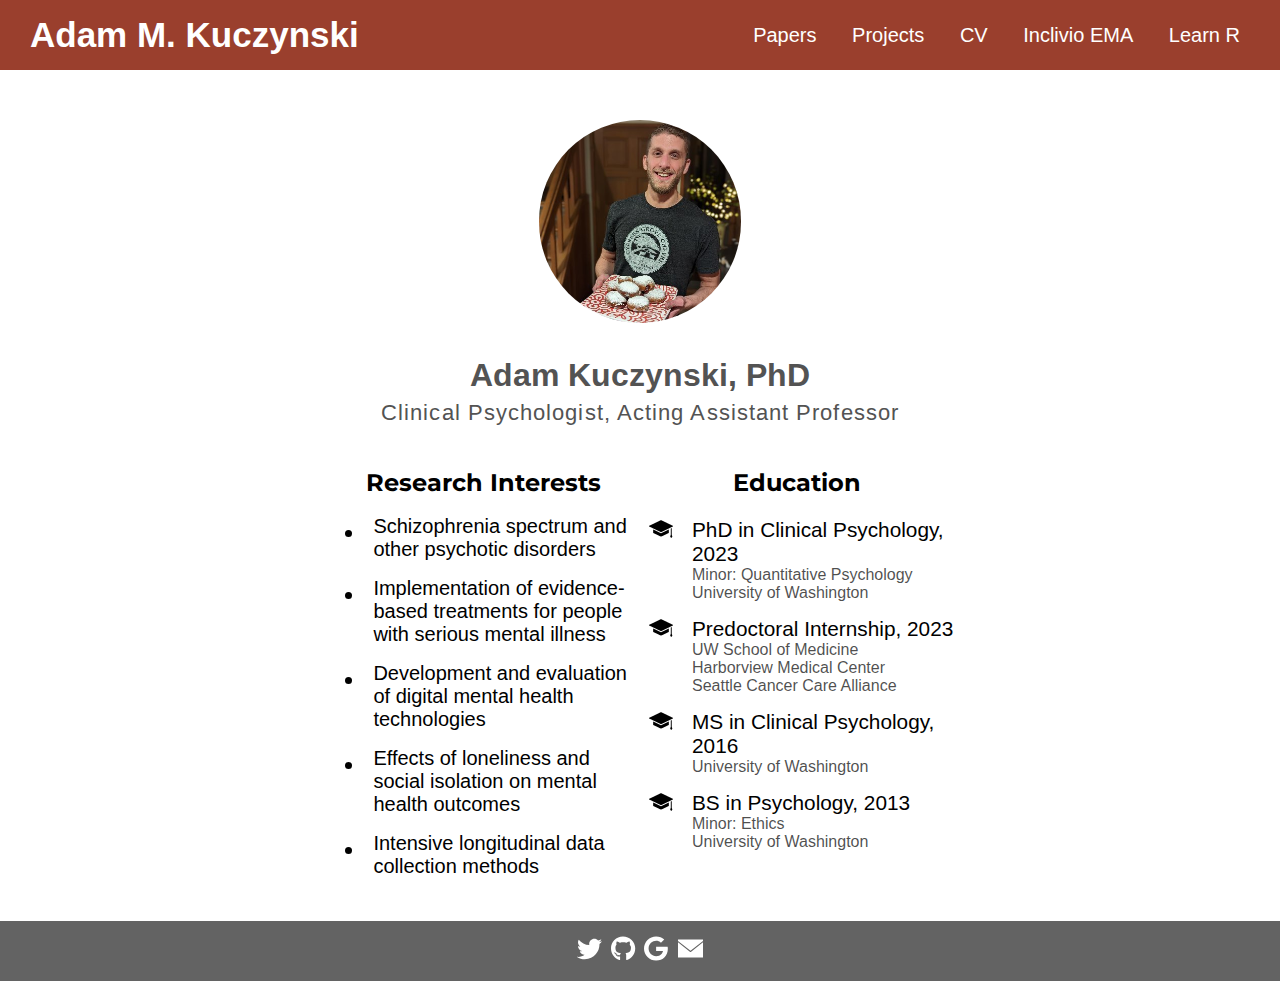
==== commit 455f533e: "update title" ====
--- a/index.html
+++ b/index.html
@@ -59,7 +59,7 @@
             <!-- Content determined within CSS -->
           </p>
           <p id="subheader">
-            <a href="https://www.creativlab.org/people" target="_blank" rel="noopener noreferrer">Clinical Psychology Postdoctoral Fellow</a>
+            <a href="https://www.creativlab.org/people" target="_blank" rel="noopener noreferrer">Clinical Psychologist, Acting Assistant Professor</a>
           </p>
 
           <div class="subsubheader">
@@ -703,9 +703,9 @@
 
         <div id="CV" class="tabcontent">
 
-          <object id="cv-pdf" type="application/pdf" data="./files/Adam M. Kuczynski CV.pdf" width="100%" height="750px"></object>
-
-          <a target="_blank" href="./files/Adam M. Kuczynski CV.pdf">
+          <object id="cv-pdf" type="application/pdf" data="./files/Kuczynski Curriculum Vitae.pdf" width="100%" height="750px"></object>
+
+          <a target="_blank" href="./files/Kuczynski Curriculum Vitae.pdf">
             <div id="cv-mobile" class="button">
               View CV
             </div>
